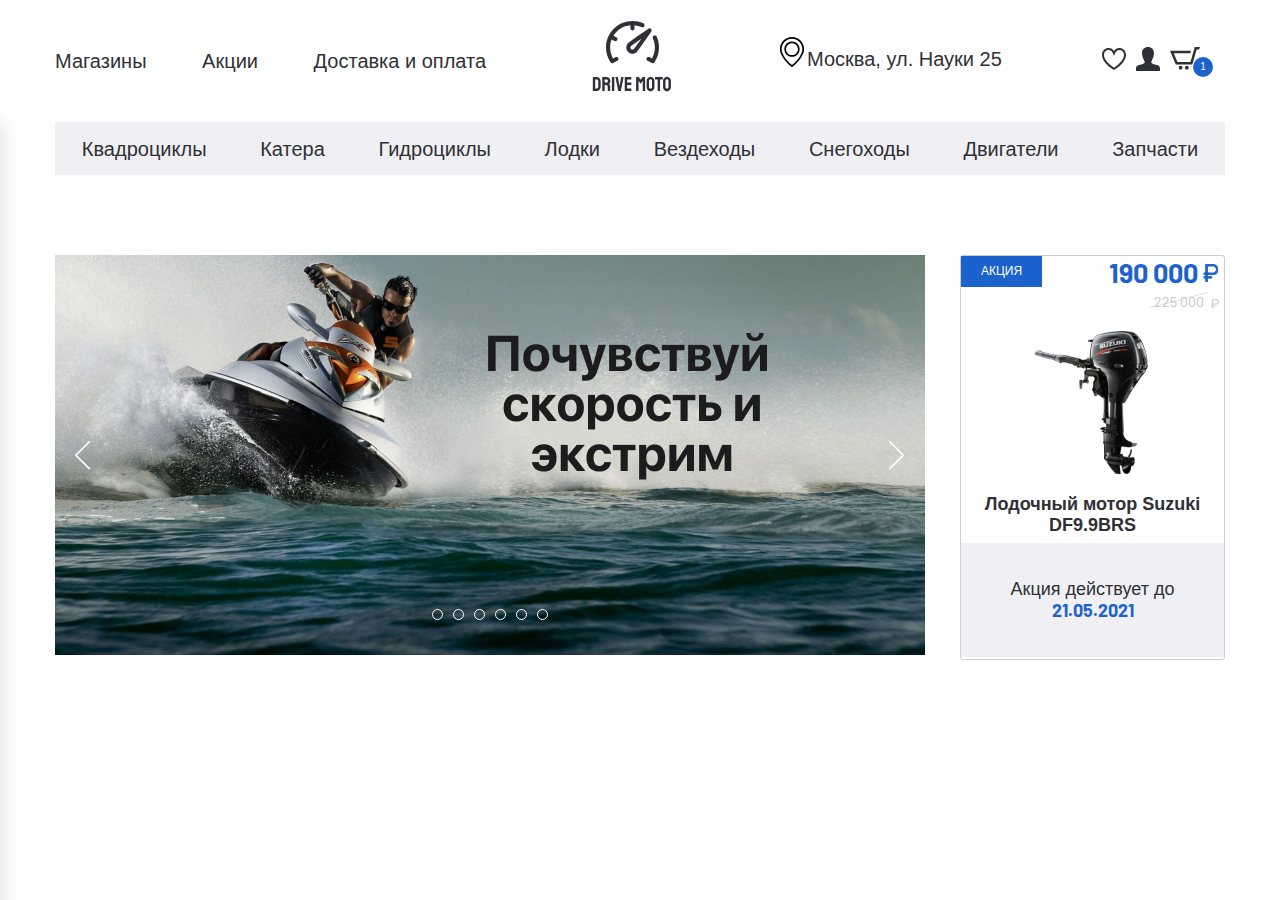
==== index.html @ 4cd413d9 "Adaptive layout banner-section completed" ====
<!DOCTYPE html>
<html lang="ru">
<head>
    <meta charset="UTF-8">
    <meta name="viewport" content="width=device-width, initial-scale=1.0">
    <meta http-equiv="X-UA-Compatible" content="ie=edge">
    <title>Online Store Water Scooters </title>
    <link rel="icon" sizes="16x16" href="images/favicon.ico" type="image/x-icon">
    <link rel="preconnect" href="https://fonts.gstatic.com">
    <link href="https://fonts.googleapis.com/css2?family=Barlow:wght@400;700&display=swap" rel="stylesheet">
    <link rel="stylesheet" href="css/normalize.css">
    <link rel="stylesheet" href="css/slick.css">
    <link rel="stylesheet" href="css/fonts.css">
    <link rel="stylesheet" href="css/ion.rangeSlider.min.css">
    <link rel="stylesheet" href="css/jquery.rateyo.min.css">
    <link rel="stylesheet" href="css/jquery.formstyler.theme.css">
    <link rel="stylesheet" href="css/jquery.formstyler.css">
    <link rel="stylesheet" href="css/style.css">
    <link rel="stylesheet" href="css/media.css">
</head>
<body>

<header class="header">
    <div class="header__top">
        <div class="container">
            <div class="header__top-inner">
                <nav class="menu">
                    <button class="menu__btn">
                        <div class="menu__btn-line"></div>
                        <div class="menu__btn-line"></div>
                        <div class="menu__btn-line"></div>
                    </button>
                    <ul class="menu__list">
                        <li class="menu__item">
                            <a class="menu__link" href="catalog.html">
                                Магазины
                            </a>
                        </li>
                        <li class="menu__item">
                            <a class="menu__link" href="#">
                                Акции
                            </a>
                        </li>
                        <li class="menu__item">
                            <a class="menu__link" href="#">
                                Доставка и оплата
                            </a>
                        </li>
                    </ul>
                </nav>
                <a class="logo" href="#">
                    <img class="logo__img" src="images/logo.svg" alt="logo">
                </a>
                <div class="header__box">
                    <p class="header__address">
                        Москва, ул. Науки 25
                    </p>
                    <div class="user-list">
                        <li class="user-list__item">
                            <a class="user-list__link" href="#">
                                <img src="images/heart.svg" alt="">
                            </a>
                        </li>
                        <li class="user-list__item">
                            <a class="user-list__link" href="#">
                                <img src="images/user.svg" alt="">
                            </a>
                        </li>
                        <li class="user-list__item">
                            <a class="user-list__link basket" href="#">
                                <img src="images/basket.svg" alt="">
                                <p class="basket__num">1</p>
                            </a>
                        </li>
                    </div>
                </div>
            </div>
        </div>
    </div>

    <ul class="menu-mobile__list">
        <li class="menu-mobile__item">
            <a class="menu-mobile__link" href="#">
                <img class="menu-mobile__img" src="images/user.svg" alt="">
                <p>Войти</p>
            </a>
        </li>

        <li class="menu-mobile__item">
            <a class="menu-mobile__link" href="#">
                <img class="menu-mobile__img" src="images/user.svg" alt="">
                <p>Регистрация</p>
            </a>
        </li>

        <li class="menu-mobile__item">
            <a class="menu-mobile__link" href="#">
                <img class="menu-mobile__img" src="images/heart.svg" alt="">
                <p>Избранное</p>
            </a>
        </li>

        <li class="menu-mobile__item">
            <a class="menu-mobile__link" href="#">
                <img class="menu-mobile__img" src="images/basket.svg" alt="">
                <p>Корзина</p>
            </a>
        </li>

        <li class="menu-mobile__item">
            <a class="menu-mobile__link" href="#">
                <img class="menu-mobile__img" src="images/house.svg" alt="">
                <p>Магазины</p>
            </a>
        </li>

        <li class="menu-mobile__item">
            <a class="menu-mobile__link" href="#">
                <img class="menu-mobile__img" src="images/procent.svg" alt="">
                <p>Акции</p>
            </a>
        </li>

        <li class="menu-mobile__item">
            <a class="menu-mobile__link" href="#">
                <img class="menu-mobile__img" src="images/box.svg" alt="">
                <p>Доставка и оплата</p>
            </a>
        </li>

        <li class="menu-mobile__item">
            <a class="menu-mobile__link" href="#">
                <p>Квадроциклы</p>
            </a>
        </li>

        <li class="menu-mobile__item">
            <a class="menu-mobile__link" href="#">
                <p>Катера</p>
            </a>
        </li>

        <li class="menu-mobile__item">
            <a class="menu-mobile__link" href="#">
                <p>Гидроциклы</p>
            </a>
        </li>

        <li class="menu-mobile__item">
            <a class="menu-mobile__link" href="#">
                <p>Лодки</p>
            </a>
        </li>

        <li class="menu-mobile__item">
            <a class="menu-mobile__link" href="#">
                <p>Вездеходы</p>
            </a>
        </li>

        <li class="menu-mobile__item">
            <a class="menu-mobile__link" href="#">
                <p>Снегоходы</p>
            </a>
        </li>

        <li class="menu-mobile__item">
            <a class="menu-mobile__link" href="#">
                <p>Двигатели</p>
            </a>
        </li>

        <li class="menu-mobile__item">
            <a class="menu-mobile__link" href="#">
                <p>Запчасти</p>
            </a>
        </li>
    </ul>

    <div class="menu__mobile-linewrapper">
        <ul class="menu__mobile-line">

            <li class="menu__item">
                <a class="menu__link" href="catalog.html">
                    Магазины
                </a>
            </li>
            <li class="menu__item">
                <a class="menu__link" href="#">
                    Акции
                </a>
            </li>
            <li class="menu__item">
                <a class="menu__link" href="#">
                    Доставка и оплата
                </a>
            </li>

        </ul>
    </div>


    <div class="header__bottom">
        <div class="container">
              <ul class="menu-categories">
                <li class="menu-categories__item">
                    <a class="menu-categories__link" href="#">Квадроциклы</a>
                </li>
                <li class="menu-categories__item">
                    <a class="menu-categories__link" href="#">Катера</a>
                </li>
                <li class="menu-categories__item">
                    <a class="menu-categories__link" href="#">Гидроциклы</a>
                </li>
                <li class="menu-categories__item">
                    <a class="menu-categories__link" href="#">Лодки</a>
                </li>
                <li class="menu-categories__item">
                    <a class="menu-categories__link" href="#">Вездеходы</a>
                </li>
                <li class="menu-categories__item">
                    <a class="menu-categories__link" href="#">Снегоходы</a>
                </li>
                <li class="menu-categories__item">
                    <a class="menu-categories__link" href="#">Двигатели</a>
                </li>
                <li class="menu-categories__item">
                    <a class="menu-categories__link" href="#">Запчасти</a>
                </li>
              </ul>
        </div>
    </div>
</header>


<section class="banner-section page-section">
    <div class="container">
        <div class="banner-section__inner">
        <div class="banner-section__slider">
            <a class="banner-section__slider-item" href="#">
                <img class="banner-section__slider-img" src="images/banner-slider.jpg" alt="slider">
            </a>
            <a class="banner-section__slider-item" href="#">
                <img class="banner-section__slider-img" src="images/banner-slider.jpg" alt="slider">
            </a>
            <a class="banner-section__slider-item" href="#">
                <img class="banner-section__slider-img" src="images/banner-slider.jpg" alt="slider">
            </a>
            <a class="banner-section__slider-item" href="#">
                <img class="banner-section__slider-img" src="images/banner-slider.jpg" alt="slider">
            </a>
            <a class="banner-section__slider-item" href="#">
                <img class="banner-section__slider-img" src="images/banner-slider.jpg" alt="slider">
            </a>
            <a class="banner-section__slider-item" href="#">
                <img class="banner-section__slider-img" src="images/banner-slider.jpg" alt="slider">
            </a>
        </div>

        <a class="banner-section__item sale-item" href="#">
            <div class="sale-item__top">
                <p class="sale-item__info">
                    акция
                </p>
                <div class="sale-item__price">
                    <div class="price sale-item__price-new">190 000</div>
                    <div class="price sale-item__price-old">225 000</div>
                </div>
            </div>
            <img class="sale-item__img" src="images/content/sale-1.png" alt="" >
            <h5 class="sale-item__title">
                Лодочный мотор Suzuki DF9.9BRS
            </h5>
            <p class="sale-item__footer">
                Акция действует до
                <span>21.05.2021</span>
            </p>
        </a>
        </div>
    </div>
</section>

<!--
<div class="search page-section">
    <div class="container">
        <div class="search__inner">
            <div class="search__tabs">
                <a class="tab search__tabs-item tab--active" href="#tab-1">
                    Поиск по номеру
                </a>
                <a class="tab search__tabs-item" href="#tab-2">
                    Поиск по марке
                </a>
                <a class="tab search__tabs-item" href="#tab-3">
                    Поиск по названию товара
                </a>
            </div>
            <div class="search__content">
                <div id="tab-1" class="tabs-content search__content-item tabs-content--active">
                    <form class="search__content-form">
                        <input class="search__content-input" type="text" placeholder="Введите номер">
                        <button class="search__content-btn" type="submit">Искать</button>
                    </form>
                </div>
                <div id="tab-2" class="tabs-content search__content-item">
                    <form class="search__content-form">
                        <input class="search__content-input" type="text" placeholder="Введите марку">
                        <button class="search__content-btn" type="submit">Искать</button>
                    </form>
                </div>
                <div id="tab-3" class="tabs-content search__content-item">
                    <form class="search__content-form">
                        <input class="search__content-input" type="text" placeholder="Введите название товара">
                        <button class="search__content-btn" type="submit">Искать</button>
                    </form>
                </div>
            </div>
        </div>
    </div>
</div>

<section class="categories page-section">
    <div class="container">
        <div class="categories__inner">
            <a class="categories__item" href="#">
                <div class="categories__item-info">
                    <h4 class="categories__item-title">Квадроциклы</h4>
                    <p class="categories__item-text">Подробее</p>
                </div>
                <div class="categories__item-img">
                    <img src="images/categories-1.png" alt="" >
                </div>
            </a>
            <a class="categories__item" href="#">
                <div class="categories__item-info">
                    <h4 class="categories__item-title">Гидроциклы</h4>
                    <p class="categories__item-text">Подробее</p>
                </div>
                <div class="categories__item-img">
                    <img src="images/categories-2.png" alt="" >
                </div>
            </a>
            <a class="categories__item" href="#">
                <div class="categories__item-info">
                    <h4 class="categories__item-title">Катера</h4>
                    <p class="categories__item-text">Подробее</p>
                </div>
                <div class="categories__item-img">
                    <img src="images/categories-3.png" alt="" >
                </div>
            </a>
            <a class="categories__item" href="#">
                <div class="categories__item-info">
                    <h4 class="categories__item-title">Снегоходы</h4>
                    <p class="categories__item-text">Подробее</p>
                </div>
                <div class="categories__item-img">
                    <img src="images/categories-4.png" alt="" >
                </div>
            </a>
            <a class="categories__item" href="#">
                <div class="categories__item-info">
                    <h4 class="categories__item-title">Вездеходы</h4>
                    <p class="categories__item-text">Подробее</p>
                </div>
                <div class="categories__item-img">
                    <img src="images/categories-5.png" alt="" >
                </div>
            </a>
            <a class="categories__item" href="#">
                <div class="categories__item-info">
                    <h4 class="categories__item-title">Двигатели</h4>
                    <p class="categories__item-text">Подробее</p>
                </div>
                <div class="categories__item-img">
                    <img src="images/categories-6.png" alt="" >
                </div>
            </a>
        </div>
    </div>
</section>'

<section class="products">
<div class="container">
    <div class="products__inner">
        <h3 class="product__title">Популярные товары</h3>
        <div class="tabs-wrapper">
            <div class="tabs products__tabs">
                <a class="tab products__tab tab--active" href="#product-tab-1">запчасти</a>
                <a class="tab products__tab" href="#product-tab-2">моторы</a>
                <a class="tab products__tab" href="#product-tab-3">шины</a>
                <a class="tab products__tab" href="#product-tab-4">электроника</a>
                <a class="tab products__tab" href="#product-tab-5">инструменты</a>
                <a class="tab products__tab" href="#product-tab-6">аксессуары</a>
            </div>
            <div  class="tabs-container products__container">
                <div id="product-tab-1" class="tabs-content products__content tabs-content--active">
                    <div class="product-slider">
                        <div class="product-slider__item">
                            <div class="product-item__wrapper">
                                <button class="product-item__favorite"></button>
                                <button class="product-item__basket">
                                    <img src="images/basket-white.svg" alt="basket">
                                </button>
                                <a class="product-item__notify-link" href="#"><span>Сообщить о поступлении</span></a>
                                <a class="product-item" href="#">
                                    <p class="product-item__hover-text">
                                        посмотреть товар
                                    </p>
                                    <img class="product-item__img" src="images/content/product-1.png" alt="">
                                    <h4 class="product-item__title">
                                        Водонепроницаемый Рюкзак
                                    </h4>
                                    <p class="price product-item__price">
                                        9 800 ₽
                                    </p>
                                    <p class="product-item__notify-text">нет в наличии</p>
                                </a>
                            </div>
                        </div>
                        <div class="product-slider__item">
                            <div class="product-item__wrapper ">
                                <button class="product-item__favorite"></button>
                                <button class="product-item__basket">
                                    <img src="images/basket-white.svg" alt="basket">
                                </button>
                                <a class="product-item__notify-link" href="#"><span>Сообщить о поступлении</span></a>
                                <a class="product-item product-item--sale" href="#">
                                    <p class="product-item__hover-text">
                                        посмотреть товар
                                    </p>
                                    <img class="product-item__img" src="images/content/product-2.png" alt="">
                                    <h4 class="product-item__title">
                                        Спасательный жилет BRP Men's Airflow PFD
                                    </h4>
                                    <p class="price product-item__price">
                                        6 900 ₽
                                    </p>
                                    <p class="product-item__notify-text">нет в наличии</p>
                                </a>
                            </div>
                        </div>
                        <div class="product-slider__item">
                            <div class="product-item__wrapper product-item__not-available">
                                <button class="product-item__favorite"></button>
                                <button class="product-item__basket">
                                    <img src="images/basket-white.svg" alt="basket">
                                </button>
                                <a class="product-item__notify-link" href="#"><span>Сообщить о поступлении</span></a>
                                <a class="product-item" href="#">
                                    <p class="product-item__hover-text">
                                        посмотреть товар
                                    </p>
                                    <img class="product-item__img" src="images/content/product-3.png" alt="">
                                    <h4 class="product-item__title">
                                        Спасательное снаряжение
                                    </h4>
                                    <p class="price product-item__price">
                                        9 800 ₽
                                    </p>
                                    <p class="product-item__notify-text">нет в наличии</p>
                                </a>
                            </div>
                        </div>
                        <div class="product-slider__item">
                            <div class="product-item__wrapper">
                                <button class="product-item__favorite"></button>
                                <button class="product-item__basket">
                                    <img src="images/basket-white.svg" alt="basket">
                                </button>
                                <a class="product-item__notify-link" href="#"><span>Сообщить о поступлении</span></a>
                                <a class="product-item product-item--sale" href="#">
                                    <p class="product-item__hover-text">
                                        посмотреть товар
                                    </p>
                                    <img class="product-item__img" src="images/content/product-4.png" alt="">
                                    <h4 class="product-item__title">
                                        BRP Audio-Premium System
                                    </h4>
                                    <p class="price product-item__price">
                                        68 000 ₽
                                    </p>
                                    <p class="product-item__notify-text">нет в наличии</p>
                                </a>
                            </div>
                        </div>
                        <div class="product-slider__item">
                            <div class="product-item__wrapper">
                                <button class="product-item__favorite"></button>
                                <button class="product-item__basket">
                                    <img src="images/basket-white.svg" alt="basket">
                                </button>
                                <a class="product-item__notify-link" href="#"><span>Сообщить о поступлении</span></a>
                                <a class="product-item product-item--sale" href="#">
                                    <p class="product-item__hover-text">
                                        посмотреть товар
                                    </p>
                                    <img class="product-item__img" src="images/content/product-1.png" alt="">
                                    <h4 class="product-item__title">
                                        Водонепроницаемый Рюкзак XS
                                    </h4>
                                    <p class="price product-item__price">
                                        5 500 ₽
                                    </p>
                                    <p class="product-item__notify-text">нет в наличии</p>
                                </a>
                            </div>
                        </div>
                        <div class="product-slider__item">
                            <div class="product-item__wrapper">
                                <button class="product-item__favorite"></button>
                                <button class="product-item__basket">
                                    <img src="images/basket-white.svg" alt="basket">
                                </button>
                                <a class="product-item__notify-link" href="#"><span>Сообщить о поступлении</span></a>
                                <a class="product-item" href="#">
                                    <p class="product-item__hover-text">
                                        посмотреть товар
                                    </p>
                                    <img class="product-item__img" src="images/content/product-5.png" alt="">
                                    <h4 class="product-item__title">
                                        Мужской костюм 3мм
                                    </h4>
                                    <p class="price product-item__price">
                                        7 000 ₽
                                    </p>
                                    <p class="product-item__notify-text">нет в наличии</p>
                                </a>
                            </div>
                        </div>
                    </div>
                </div>
                <div id="product-tab-2" class="tabs-content products__content">
                    <div class="product-slider">
                        <div class="product-slider__item">
                            <div class="product-item__wrapper">
                                <button class="product-item__favorite"></button>
                                <button class="product-item__basket">
                                    <img src="images/basket-white.svg" alt="basket">
                                </button>
                                <a class="product-item__notify-link" href="#"><span>Сообщить о поступлении</span></a>
                                <a class="product-item" href="#">
                                    <p class="product-item__hover-text">
                                        посмотреть товар
                                    </p>
                                    <img class="product-item__img" src="images/content/product-1.png" alt="">
                                    <h4 class="product-item__title">
                                        Водонепроницаемый Рюкзак
                                    </h4>
                                    <p class="price product-item__price">
                                        9 800 ₽
                                    </p>
                                    <p class="product-item__notify-text">нет в наличии</p>
                                </a>
                            </div>
                        </div>
                        <div class="product-slider__item">
                            <div class="product-item__wrapper ">
                                <button class="product-item__favorite"></button>
                                <button class="product-item__basket">
                                    <img src="images/basket-white.svg" alt="basket">
                                </button>
                                <a class="product-item__notify-link" href="#"><span>Сообщить о поступлении</span></a>
                                <a class="product-item product-item--sale" href="#">
                                    <p class="product-item__hover-text">
                                        посмотреть товар
                                    </p>
                                    <img class="product-item__img" src="images/content/product-1.png" alt="">
                                    <h4 class="product-item__title">
                                        Водонепроницаемый Рюкзак
                                    </h4>
                                    <p class="price product-item__price">
                                        9 800 ₽
                                    </p>
                                    <p class="product-item__notify-text">нет в наличии</p>
                                </a>
                            </div>
                        </div>
                        <div class="product-slider__item">
                            <div class="product-item__wrapper product-item__not-available">
                                <button class="product-item__favorite"></button>
                                <button class="product-item__basket">
                                    <img src="images/basket-white.svg" alt="basket">
                                </button>
                                <a class="product-item__notify-link" href="#"><span>Сообщить о поступлении</span></a>
                                <a class="product-item" href="#">
                                    <p class="product-item__hover-text">
                                        посмотреть товар
                                    </p>
                                    <img class="product-item__img" src="images/content/product-1.png" alt="">
                                    <h4 class="product-item__title">
                                        Водонепроницаемый Рюкзак
                                    </h4>
                                    <p class="price product-item__price">
                                        9 800 ₽
                                    </p>
                                    <p class="product-item__notify-text">нет в наличии</p>
                                </a>
                            </div>
                        </div>
                        <div class="product-slider__item">
                            <div class="product-item__wrapper">
                                <button class="product-item__favorite"></button>
                                <button class="product-item__basket">
                                    <img src="images/basket-white.svg" alt="basket">
                                </button>
                                <a class="product-item__notify-link" href="#"><span>Сообщить о поступлении</span></a>
                                <a class="product-item product-item--sale" href="#">
                                    <p class="product-item__hover-text">
                                        посмотреть товар
                                    </p>
                                    <img class="product-item__img" src="images/content/product-1.png" alt="">
                                    <h4 class="product-item__title">
                                        Водонепроницаемый Рюкзак
                                    </h4>
                                    <p class="price product-item__price">
                                        9 800 ₽
                                    </p>
                                    <p class="product-item__notify-text">нет в наличии</p>
                                </a>
                            </div>
                        </div>
                        <div class="product-slider__item">
                            <div class="product-item__wrapper">
                                <button class="product-item__favorite"></button>
                                <button class="product-item__basket">
                                    <img src="images/basket-white.svg" alt="basket">
                                </button>
                                <a class="product-item__notify-link" href="#"><span>Сообщить о поступлении</span></a>
                                <a class="product-item product-item--sale" href="#">
                                    <p class="product-item__hover-text">
                                        посмотреть товар
                                    </p>
                                    <img class="product-item__img" src="images/content/product-1.png" alt="">
                                    <h4 class="product-item__title">
                                        Водонепроницаемый Рюкзак
                                    </h4>
                                    <p class="price product-item__price">
                                        9 800 ₽
                                    </p>
                                    <p class="product-item__notify-text">нет в наличии</p>
                                </a>
                            </div>
                        </div>
                        <div class="product-slider__item">
                            <div class="product-item__wrapper">
                                <button class="product-item__favorite"></button>
                                <button class="product-item__basket">
                                    <img src="images/basket-white.svg" alt="basket">
                                </button>
                                <a class="product-item__notify-link" href="#"><span>Сообщить о поступлении</span></a>
                                <a class="product-item" href="#">
                                    <p class="product-item__hover-text">
                                        посмотреть товар
                                    </p>
                                    <img class="product-item__img" src="images/content/product-1.png" alt="">
                                    <h4 class="product-item__title">
                                        Водонепроницаемый Рюкзак
                                    </h4>
                                    <p class="price product-item__price">
                                        9 800 ₽
                                    </p>
                                    <p class="product-item__notify-text">нет в наличии</p>
                                </a>
                            </div>
                        </div>
                    </div>
                </div>
                <div id="product-tab-3" class="tabs-content products__content"></div>
                <div id="product-tab-4" class="tabs-content products__content"></div>
                <div id="product-tab-5" class="tabs-content products__content"></div>
                <div id="product-tab-6" class="tabs-content products__content"></div>
            </div>
        </div>
        <div class="product__more">
            <a class="product__more-link" href="#">Показать еще</a>

        </div>

    </div>
</div>
</section>

<div class="banner">
    <div class="container">
        <a class="banner-link" href="#">
            <img src="images/content/banner.jpg" alt="">
        </a>
    </div>
</div>

<section class="products">
    <div class="container">
        <div class="products__inner">
            <h3 class="product__title">С этим товаром покупают</h3>
            <div class="tabs-wrapper">
                <div class="tabs products__tabs">
                    <a class="tab products__tab tab--active" href="#popular-tab-1">запчасти</a>
                    <a class="tab products__tab" href="#popular-tab-2">моторы</a>
                    <a class="tab products__tab" href="#popular-tab-3">шины</a>
                    <a class="tab products__tab" href="#popular-tab-4">электроника</a>
                    <a class="tab products__tab" href="#popular-tab-5">инструменты</a>
                    <a class="tab products__tab" href="#popular-tab-6">аксессуары</a>
                </div>
                <div  class="tabs-container products__container">
                    <div id="popular-tab-1" class="tabs-content products__content tabs-content--active">
                        <div class="product-slider">
                            <div class="product-slider__item">
                                <div class="product-item__wrapper">
                                    <button class="product-item__favorite"></button>
                                    <button class="product-item__basket">
                                        <img src="images/basket-white.svg" alt="basket">
                                    </button>
                                    <a class="product-item__notify-link" href="#"><span>Сообщить о поступлении</span></a>
                                    <a class="product-item" href="#">
                                        <p class="product-item__hover-text">
                                            посмотреть товар
                                        </p>
                                        <img class="product-item__img" src="images/content/popular-1.png" alt="">
                                        <h4 class="product-item__title">
                                            BRP Audio-портативная система
                                        </h4>
                                        <p class="price product-item__price">
                                            49 800 ₽
                                        </p>
                                        <p class="product-item__notify-text">нет в наличии</p>
                                    </a>
                                </div>
                            </div>
                            <div class="product-slider__item">
                                <div class="product-item__wrapper product-item__not-available">
                                    <button class="product-item__favorite"></button>
                                    <button class="product-item__basket">
                                        <img src="images/basket-white.svg" alt="basket">
                                    </button>
                                    <a class="product-item__notify-link" href="#"><span>Сообщить о поступлении</span></a>
                                    <a class="product-item" href="#">
                                        <p class="product-item__hover-text">
                                            посмотреть товар
                                        </p>
                                        <img class="product-item__img" src="images/content/popular-2.png" alt="">
                                        <h4 class="product-item__title">
                                            Спасательное снаряжение
                                        </h4>
                                        <p class="price product-item__price">
                                            9 800 ₽
                                        </p>
                                        <p class="product-item__notify-text">нет в наличии</p>
                                    </a>
                                </div>
                            </div>
                            <div class="product-slider__item">
                                <div class="product-item__wrapper">
                                    <button class="product-item__favorite"></button>
                                    <button class="product-item__basket">
                                        <img src="images/basket-white.svg" alt="basket">
                                    </button>
                                    <a class="product-item__notify-link" href="#"><span>Сообщить о поступлении</span></a>
                                    <a class="product-item product-item--sale" href="#">
                                        <p class="product-item__hover-text">
                                            посмотреть товар
                                        </p>
                                        <img class="product-item__img" src="images/content/product-1.png" alt="">
                                        <h4 class="product-item__title">
                                            Водонепроницаемый Рюкзак XS
                                        </h4>
                                        <p class="price product-item__price">
                                            5 500 ₽
                                        </p>
                                        <p class="product-item__notify-text">нет в наличии</p>
                                    </a>
                                </div>
                            </div>
                            <div class="product-slider__item">
                                <div class="product-item__wrapper">
                                    <button class="product-item__favorite"></button>
                                    <button class="product-item__basket">
                                        <img src="images/basket-white.svg" alt="basket">
                                    </button>
                                    <a class="product-item__notify-link" href="#"><span>Сообщить о поступлении</span></a>
                                    <a class="product-item" href="#">
                                        <p class="product-item__hover-text">
                                            посмотреть товар
                                        </p>
                                        <img class="product-item__img" src="images/content/product-5.png" alt="">
                                        <h4 class="product-item__title">
                                            Мужской костюм 3мм
                                        </h4>
                                        <p class="price product-item__price">
                                            7 000 ₽
                                        </p>
                                        <p class="product-item__notify-text">нет в наличии</p>
                                    </a>
                                </div>
                            </div>
                            <div class="product-slider__item">
                                <div class="product-item__wrapper">
                                    <button class="product-item__favorite"></button>
                                    <button class="product-item__basket">
                                        <img src="images/basket-white.svg" alt="basket">
                                    </button>
                                    <a class="product-item__notify-link" href="#"><span>Сообщить о поступлении</span></a>
                                    <a class="product-item product-item--sale" href="#">
                                        <p class="product-item__hover-text">
                                            посмотреть товар
                                        </p>
                                        <img class="product-item__img" src="images/content/product-4.png" alt="">
                                        <h4 class="product-item__title">
                                            BRP Audio-Premium System
                                        </h4>
                                        <p class="price product-item__price">
                                            68 000 ₽
                                        </p>
                                        <p class="product-item__notify-text">нет в наличии</p>
                                    </a>
                                </div>
                            </div>
                        </div>
                    </div>
                    <div id="popular-tab-2" class="tabs-content products__content">
                        <div class="product-slider">
                            <div class="product-slider__item">
                                <div class="product-item__wrapper">
                                    <button class="product-item__favorite"></button>
                                    <button class="product-item__basket">
                                        <img src="images/basket-white.svg" alt="basket">
                                    </button>
                                    <a class="product-item__notify-link" href="#"><span>Сообщить о поступлении</span></a>
                                    <a class="product-item" href="#">
                                        <p class="product-item__hover-text">
                                            посмотреть товар
                                        </p>
                                        <img class="product-item__img" src="images/content/product-1.png" alt="">
                                        <h4 class="product-item__title">
                                            Водонепроницаемый Рюкзак
                                        </h4>
                                        <p class="price product-item__price">
                                            9 800 ₽
                                        </p>
                                        <p class="product-item__notify-text">нет в наличии</p>
                                    </a>
                                </div>
                            </div>
                            <div class="product-slider__item">
                                <div class="product-item__wrapper ">
                                    <button class="product-item__favorite"></button>
                                    <button class="product-item__basket">
                                        <img src="images/basket-white.svg" alt="basket">
                                    </button>
                                    <a class="product-item__notify-link" href="#"><span>Сообщить о поступлении</span></a>
                                    <a class="product-item product-item--sale" href="#">
                                        <p class="product-item__hover-text">
                                            посмотреть товар
                                        </p>
                                        <img class="product-item__img" src="images/content/product-1.png" alt="">
                                        <h4 class="product-item__title">
                                            Водонепроницаемый Рюкзак
                                        </h4>
                                        <p class="price product-item__price">
                                            9 800 ₽
                                        </p>
                                        <p class="product-item__notify-text">нет в наличии</p>
                                    </a>
                                </div>
                            </div>
                            <div class="product-slider__item">
                                <div class="product-item__wrapper product-item__not-available">
                                    <button class="product-item__favorite"></button>
                                    <button class="product-item__basket">
                                        <img src="images/basket-white.svg" alt="basket">
                                    </button>
                                    <a class="product-item__notify-link" href="#"><span>Сообщить о поступлении</span></a>
                                    <a class="product-item" href="#">
                                        <p class="product-item__hover-text">
                                            посмотреть товар
                                        </p>
                                        <img class="product-item__img" src="images/content/product-1.png" alt="">
                                        <h4 class="product-item__title">
                                            Водонепроницаемый Рюкзак
                                        </h4>
                                        <p class="price product-item__price">
                                            9 800 ₽
                                        </p>
                                        <p class="product-item__notify-text">нет в наличии</p>
                                    </a>
                                </div>
                            </div>
                            <div class="product-slider__item">
                                <div class="product-item__wrapper">
                                    <button class="product-item__favorite"></button>
                                    <button class="product-item__basket">
                                        <img src="images/basket-white.svg" alt="basket">
                                    </button>
                                    <a class="product-item__notify-link" href="#"><span>Сообщить о поступлении</span></a>
                                    <a class="product-item product-item--sale" href="#">
                                        <p class="product-item__hover-text">
                                            посмотреть товар
                                        </p>
                                        <img class="product-item__img" src="images/content/product-1.png" alt="">
                                        <h4 class="product-item__title">
                                            Водонепроницаемый Рюкзак
                                        </h4>
                                        <p class="price product-item__price">
                                            9 800 ₽
                                        </p>
                                        <p class="product-item__notify-text">нет в наличии</p>
                                    </a>
                                </div>
                            </div>
                            <div class="product-slider__item">
                                <div class="product-item__wrapper">
                                    <button class="product-item__favorite"></button>
                                    <button class="product-item__basket">
                                        <img src="images/basket-white.svg" alt="basket">
                                    </button>
                                    <a class="product-item__notify-link" href="#"><span>Сообщить о поступлении</span></a>
                                    <a class="product-item product-item--sale" href="#">
                                        <p class="product-item__hover-text">
                                            посмотреть товар
                                        </p>
                                        <img class="product-item__img" src="images/content/product-1.png" alt="">
                                        <h4 class="product-item__title">
                                            Водонепроницаемый Рюкзак
                                        </h4>
                                        <p class="price product-item__price">
                                            9 800 ₽
                                        </p>
                                        <p class="product-item__notify-text">нет в наличии</p>
                                    </a>
                                </div>
                            </div>
                            <div class="product-slider__item">
                                <div class="product-item__wrapper">
                                    <button class="product-item__favorite"></button>
                                    <button class="product-item__basket">
                                        <img src="images/basket-white.svg" alt="basket">
                                    </button>
                                    <a class="product-item__notify-link" href="#"><span>Сообщить о поступлении</span></a>
                                    <a class="product-item" href="#">
                                        <p class="product-item__hover-text">
                                            посмотреть товар
                                        </p>
                                        <img class="product-item__img" src="images/content/product-1.png" alt="">
                                        <h4 class="product-item__title">
                                            Водонепроницаемый Рюкзак
                                        </h4>
                                        <p class="price product-item__price">
                                            9 800 ₽
                                        </p>
                                        <p class="product-item__notify-text">нет в наличии</p>
                                    </a>
                                </div>
                            </div>
                        </div>
                    </div>
                    <div id="popular-tab-3" class="tabs-content products__content"></div>
                    <div id="popular-tab-4" class="tabs-content products__content"></div>
                    <div id="popular-tab-5" class="tabs-content products__content"></div>
                    <div id="popular-tab-6" class="tabs-content products__content"></div>
                </div>
            </div>
        </div>
    </div>
</section>

<footer class="footer">
    <div class="container">
        <div class="footer__top">
            <div class="footer__top-inner">
                <div class="footer__top-item footer__top-newslatter">
                    <h6 class="footer__top-title">
                        Подпишитесь на нашу рассылку и узнавайте о акциях быстрее
                    </h6>
                    <form  class="footer-form">
                        <input class="footer-form__input" type="text" placeholder="Введите ваш e-mail:">
                        <button class="footer-form__btn" type="submit">Отправить</button>
                    </form>
                </div>
                <div class="footer__top-item">
                    <h6 class="footer__top-title">
                        Информация
                    </h6>
                    <ul class="footer-list">
                        <li class="footer-list__item"><a href="#">О компании</a></li>
                        <li class="footer-list__item"><a href="#">Контакты</a></li>
                        <li class="footer-list__item"><a href="#">Акции</a></li>
                        <li class="footer-list__item"><a href="#"> Магазины</a></li>
                    </ul>
                </div>
                <div class="footer__top-item">
                    <h6 class="footer__top-title">
                        Интернет-магазин
                    </h6>
                    <ul class="footer-list">
                        <li class="footer-list__item"><a href="#">Доставка и самовывоз</a></li>
                        <li class="footer-list__item"><a href="#">Оплата</a></li>
                        <li class="footer-list__item"><a href="#">Возврат-обмен</a></li>
                        <li class="footer-list__item"><a href="#">Новости</a></li>
                    </ul>

                </div>
                <div class="footer__top-item footer__top-social">
                    <ul class="social-list">
                        <li class="social-list__item">
                            <a href="#">
                                <img src="images/instagram.svg" alt="">
                            </a>
                        </li>
                        <li class="social-list__item">
                            <a href="#">
                                <img src="images/vkontakte.svg" alt="">
                            </a>
                        </li>
                        <li class="social-list__item">
                            <a href="#">
                                <img src="images/facebook.svg" alt="">
                            </a>
                        </li>
                        <li class="social-list__item">
                            <a href="#">
                                <img src="images/youtube.svg" alt="">
                            </a>
                        </li>
                    </ul>
                </div>
            </div>
        </div>
        <div class="footer__bottom">
            <a class="footer__bottom-link" href="#">Договор оферты</a>
            <a class="footer__bottom-link" href="#">Политика обработки персональных данных</a>
        </div>
    </div>
</footer>
-->

<script src="https://ajax.googleapis.com/ajax/libs/jquery/3.4.1/jquery.min.js"></script>
<script src="js/slick.min.js"></script>
<script src="js/ion.rangeSlider.min.js"></script>
<script src="js/jquery.formstyler.min.js"></script>
<script src="js/jquery.rateyo.min.js"></script>
<script src="js/main.js"></script>
</body>
</html>

<!--<div class="tabs-wrapper">-->
<!--    <div class="tabs">-->
<!--        <a class="tab tab&#45;&#45;active" href="#"></a>-->
<!--    </div>-->
<!--    <div class="tabs-container">-->
<!--        <div class="tabs-content"></div>-->
<!--    </div>-->
<!--</div>-->
---- css/fonts.css ----
@font-face {
    font-family: 'SFProDisplay-Regular', sans-serif;
    src: url('../fonts/SFProDisplay-Regular.woff2') format('woff2'),
    url('../fonts/SFProDisplay-Regular.woff') format('woff');
    font-weight: 400;
    font-style: normal;
    font-display: swap;
}

@font-face {
    font-family: 'SFProDisplay-Medium', sans-serif;
    src: url('../fonts/SFProDisplay-Medium.woff2') format('woff2'),
    url('../fonts/SFProDisplay-Medium.woff') format('woff');
    font-weight: 500;
    font-style: normal;
    font-display: swap;
}

@font-face {
    font-family: 'SFProDisplay-Semibold', sans-serif;
    src: url('../fonts/SFProDisplay-Semibold.woff2') format('woff2'),
    url('../fonts/SFProDisplay-Semibold.woff') format('woff');
    font-weight: 600;
    font-style: normal;
    font-display: swap;
}

@font-face {
    font-family: 'SFProDisplay-Bold', sans-serif;
    src: url('../fonts/SFProDisplay-Bold.woff2') format('woff2'),
    url('../fonts/SFProDisplay-Bold.woff') format('woff');
    font-weight: 700;
    font-style: normal;
    font-display: swap;
}
---- css/ion.rangeSlider.min.css ----
/*!Ion.RangeSlider, 2.3.1, © Denis Ineshin, 2010 - 2019, IonDen.com, Build date: 2019-12-19 16:51:02*/.irs{position:relative;display:block;-webkit-touch-callout:none;-webkit-user-select:none;-khtml-user-select:none;-moz-user-select:none;-ms-user-select:none;user-select:none;font-size:12px;font-family:Arial,sans-serif}.irs-line{position:relative;display:block;overflow:hidden;outline:none !important}.irs-bar{position:absolute;display:block;left:0;width:0}.irs-shadow{position:absolute;display:none;left:0;width:0}.irs-handle{position:absolute;display:block;box-sizing:border-box;cursor:default;z-index:1}.irs-handle.type_last{z-index:2}.irs-min,.irs-max{position:absolute;display:block;cursor:default}.irs-min{left:0}.irs-max{right:0}.irs-from,.irs-to,.irs-single{position:absolute;display:block;top:0;left:0;cursor:default;white-space:nowrap}.irs-grid{position:absolute;display:none;bottom:0;left:0;width:100%;height:20px}.irs-with-grid .irs-grid{display:block}.irs-grid-pol{position:absolute;top:0;left:0;width:1px;height:8px;background:#000}.irs-grid-pol.small{height:4px}.irs-grid-text{position:absolute;bottom:0;left:0;white-space:nowrap;text-align:center;font-size:9px;line-height:9px;padding:0 3px;color:#000}.irs-disable-mask{position:absolute;display:block;top:0;left:-1%;width:102%;height:100%;cursor:default;background:rgba(0,0,0,0);z-index:2}.lt-ie9 .irs-disable-mask{background:#000;filter:alpha(opacity=0);cursor:not-allowed}.irs-disabled{opacity:.4}.irs-hidden-input{position:absolute !important;display:block !important;top:0 !important;left:0 !important;width:0 !important;height:0 !important;font-size:0 !important;line-height:0 !important;padding:0 !important;margin:0 !important;overflow:hidden;outline:none !important;z-index:-9999 !important;background:none !important;border-style:solid !important;border-color:transparent !important}.irs--flat{height:40px}.irs--flat.irs-with-grid{height:60px}.irs--flat .irs-line{top:25px;height:12px;background-color:#e1e4e9;border-radius:4px}.irs--flat .irs-bar{top:25px;height:12px;background-color:#ed5565}.irs--flat .irs-bar--single{border-radius:4px 0 0 4px}.irs--flat .irs-shadow{height:1px;bottom:16px;background-color:#e1e4e9}.irs--flat .irs-handle{top:22px;width:16px;height:18px;background-color:transparent}.irs--flat .irs-handle>i:first-child{position:absolute;display:block;top:0;left:50%;width:2px;height:100%;margin-left:-1px;background-color:#da4453}.irs--flat .irs-handle.state_hover>i:first-child,.irs--flat .irs-handle:hover>i:first-child{background-color:#a43540}.irs--flat .irs-min,.irs--flat .irs-max{top:0;padding:1px 3px;color:#999;font-size:10px;line-height:1.333;text-shadow:none;background-color:#e1e4e9;border-radius:4px}.irs--flat .irs-from,.irs--flat .irs-to,.irs--flat .irs-single{color:white;font-size:10px;line-height:1.333;text-shadow:none;padding:1px 5px;background-color:#ed5565;border-radius:4px}.irs--flat .irs-from:before,.irs--flat .irs-to:before,.irs--flat .irs-single:before{position:absolute;display:block;content:"";bottom:-6px;left:50%;width:0;height:0;margin-left:-3px;overflow:hidden;border:3px solid transparent;border-top-color:#ed5565}.irs--flat .irs-grid-pol{background-color:#e1e4e9}.irs--flat .irs-grid-text{color:#999}.irs--big{height:55px}.irs--big.irs-with-grid{height:70px}.irs--big .irs-line{top:33px;height:12px;background-color:white;background:linear-gradient(to bottom, #ddd -50%, white 150%);border:1px solid #ccc;border-radius:12px}.irs--big .irs-bar{top:33px;height:12px;background-color:#92bce0;border:1px solid #428bca;background:linear-gradient(to bottom, #ffffff 0%, #428bca 30%, #b9d4ec 100%);box-shadow:inset 0 0 1px 1px rgba(255,255,255,0.5)}.irs--big .irs-bar--single{border-radius:12px 0 0 12px}.irs--big .irs-shadow{height:1px;bottom:16px;background-color:rgba(66,139,202,0.5)}.irs--big .irs-handle{top:25px;width:30px;height:30px;border:1px solid rgba(0,0,0,0.3);background-color:#cbcfd5;background:linear-gradient(to bottom, white 0%, #B4B9BE 30%, white 100%);box-shadow:1px 1px 2px rgba(0,0,0,0.2),inset 0 0 3px 1px white;border-radius:30px}.irs--big .irs-handle.state_hover,.irs--big .irs-handle:hover{border-color:rgba(0,0,0,0.45);background-color:#939ba7;background:linear-gradient(to bottom, white 0%, #919BA5 30%, white 100%)}.irs--big .irs-min,.irs--big .irs-max{top:0;padding:1px 5px;color:white;text-shadow:none;background-color:#9f9f9f;border-radius:3px}.irs--big .irs-from,.irs--big .irs-to,.irs--big .irs-single{color:white;text-shadow:none;padding:1px 5px;background-color:#428bca;background:linear-gradient(to bottom, #428bca 0%, #3071a9 100%);border-radius:3px}.irs--big .irs-grid-pol{background-color:#428bca}.irs--big .irs-grid-text{color:#428bca}.irs--modern{height:55px}.irs--modern.irs-with-grid{height:55px}.irs--modern .irs-line{top:25px;height:5px;background-color:#d1d6e0;background:linear-gradient(to bottom, #e0e4ea 0%, #d1d6e0 100%);border:1px solid #a3adc1;border-bottom-width:0;border-radius:5px}.irs--modern .irs-bar{top:25px;height:5px;background:#20b426;background:linear-gradient(to bottom, #20b426 0%, #18891d 100%)}.irs--modern .irs-bar--single{border-radius:5px 0 0 5px}.irs--modern .irs-shadow{height:1px;bottom:21px;background-color:rgba(209,214,224,0.5)}.irs--modern .irs-handle{top:37px;width:12px;height:13px;border:1px solid #a3adc1;border-top-width:0;box-shadow:1px 1px 1px rgba(0,0,0,0.1);border-radius:0 0 3px 3px}.irs--modern .irs-handle>i:nth-child(1){position:absolute;display:block;top:-4px;left:1px;width:6px;height:6px;border:1px solid #a3adc1;background:white;transform:rotate(45deg)}.irs--modern .irs-handle>i:nth-child(2){position:absolute;display:block;box-sizing:border-box;top:0;left:0;width:10px;height:12px;background:#e9e6e6;background:linear-gradient(to bottom, white 0%, #e9e6e6 100%);border-radius:0 0 3px 3px}.irs--modern .irs-handle>i:nth-child(3){position:absolute;display:block;box-sizing:border-box;top:3px;left:3px;width:4px;height:5px;border-left:1px solid #a3adc1;border-right:1px solid #a3adc1}.irs--modern .irs-handle.state_hover,.irs--modern .irs-handle:hover{border-color:#7685a2;background:#c3c7cd;background:linear-gradient(to bottom, #ffffff 0%, #919ba5 30%, #ffffff 100%)}.irs--modern .irs-handle.state_hover>i:nth-child(1),.irs--modern .irs-handle:hover>i:nth-child(1){border-color:#7685a2}.irs--modern .irs-handle.state_hover>i:nth-child(3),.irs--modern .irs-handle:hover>i:nth-child(3){border-color:#48536a}.irs--modern .irs-min,.irs--modern .irs-max{top:0;font-size:10px;line-height:1.333;text-shadow:none;padding:1px 5px;color:white;background-color:#d1d6e0;border-radius:5px}.irs--modern .irs-from,.irs--modern .irs-to,.irs--modern .irs-single{font-size:10px;line-height:1.333;text-shadow:none;padding:1px 5px;background-color:#20b426;color:white;border-radius:5px}.irs--modern .irs-from:before,.irs--modern .irs-to:before,.irs--modern .irs-single:before{position:absolute;display:block;content:"";bottom:-6px;left:50%;width:0;height:0;margin-left:-3px;overflow:hidden;border:3px solid transparent;border-top-color:#20b426}.irs--modern .irs-grid{height:25px}.irs--modern .irs-grid-pol{background-color:#dedede}.irs--modern .irs-grid-text{color:silver;font-size:13px}.irs--sharp{height:50px;font-size:12px;line-height:1}.irs--sharp.irs-with-grid{height:57px}.irs--sharp .irs-line{top:30px;height:2px;background-color:black;border-radius:2px}.irs--sharp .irs-bar{top:30px;height:2px;background-color:#ee22fa}.irs--sharp .irs-bar--single{border-radius:2px 0 0 2px}.irs--sharp .irs-shadow{height:1px;bottom:21px;background-color:rgba(0,0,0,0.5)}.irs--sharp .irs-handle{top:25px;width:10px;height:10px;background-color:#a804b2}.irs--sharp .irs-handle>i:first-child{position:absolute;display:block;top:100%;left:0;width:0;height:0;border:5px solid transparent;border-top-color:#a804b2}.irs--sharp .irs-handle.state_hover,.irs--sharp .irs-handle:hover{background-color:black}.irs--sharp .irs-handle.state_hover>i:first-child,.irs--sharp .irs-handle:hover>i:first-child{border-top-color:black}.irs--sharp .irs-min,.irs--sharp .irs-max{color:white;font-size:14px;line-height:1;top:0;padding:3px 4px;opacity:.4;background-color:#a804b2;border-radius:2px}.irs--sharp .irs-from,.irs--sharp .irs-to,.irs--sharp .irs-single{font-size:14px;line-height:1;text-shadow:none;padding:3px 4px;background-color:#a804b2;color:white;border-radius:2px}.irs--sharp .irs-from:before,.irs--sharp .irs-to:before,.irs--sharp .irs-single:before{position:absolute;display:block;content:"";bottom:-6px;left:50%;width:0;height:0;margin-left:-3px;overflow:hidden;border:3px solid transparent;border-top-color:#a804b2}.irs--sharp .irs-grid{height:25px}.irs--sharp .irs-grid-pol{background-color:#dedede}.irs--sharp .irs-grid-text{color:silver;font-size:13px}.irs--round{height:50px}.irs--round.irs-with-grid{height:65px}.irs--round .irs-line{top:36px;height:4px;background-color:#dee4ec;border-radius:4px}.irs--round .irs-bar{top:36px;height:4px;background-color:#006cfa}.irs--round .irs-bar--single{border-radius:4px 0 0 4px}.irs--round .irs-shadow{height:4px;bottom:21px;background-color:rgba(222,228,236,0.5)}.irs--round .irs-handle{top:26px;width:24px;height:24px;border:4px solid #006cfa;background-color:white;border-radius:24px;box-shadow:0 1px 3px rgba(0,0,255,0.3)}.irs--round .irs-handle.state_hover,.irs--round .irs-handle:hover{background-color:#f0f6ff}.irs--round .irs-min,.irs--round .irs-max{color:#333;font-size:14px;line-height:1;top:0;padding:3px 5px;background-color:rgba(0,0,0,0.1);border-radius:4px}.irs--round .irs-from,.irs--round .irs-to,.irs--round .irs-single{font-size:14px;line-height:1;text-shadow:none;padding:3px 5px;background-color:#006cfa;color:white;border-radius:4px}.irs--round .irs-from:before,.irs--round .irs-to:before,.irs--round .irs-single:before{position:absolute;display:block;content:"";bottom:-6px;left:50%;width:0;height:0;margin-left:-3px;overflow:hidden;border:3px solid transparent;border-top-color:#006cfa}.irs--round .irs-grid{height:25px}.irs--round .irs-grid-pol{background-color:#dedede}.irs--round .irs-grid-text{color:silver;font-size:13px}.irs--square{height:50px}.irs--square.irs-with-grid{height:60px}.irs--square .irs-line{top:31px;height:4px;background-color:#dedede}.irs--square .irs-bar{top:31px;height:4px;background-color:black}.irs--square .irs-shadow{height:2px;bottom:21px;background-color:#dedede}.irs--square .irs-handle{top:25px;width:16px;height:16px;border:3px solid black;background-color:white;-webkit-transform:rotate(45deg);-ms-transform:rotate(45deg);transform:rotate(45deg)}.irs--square .irs-handle.state_hover,.irs--square .irs-handle:hover{background-color:#f0f6ff}.irs--square .irs-min,.irs--square .irs-max{color:#333;font-size:14px;line-height:1;top:0;padding:3px 5px;background-color:rgba(0,0,0,0.1)}.irs--square .irs-from,.irs--square .irs-to,.irs--square .irs-single{font-size:14px;line-height:1;text-shadow:none;padding:3px 5px;background-color:black;color:white}.irs--square .irs-grid{height:25px}.irs--square .irs-grid-pol{background-color:#dedede}.irs--square .irs-grid-text{color:silver;font-size:11px}
---- css/style.css ----
html {
    box-sizing: border-box;
}

*, *::before, *::after {
    box-sizing: inherit;
}

a {
    text-decoration: none;
    color: inherit;
    display: inline-block;
}

ul,
li {
    margin: 0;
    padding: 0;
    list-style: none;
}

h1, h2, h3, h4, h5, h6 {
    margin: 0;
}

p {
    margin: 0;
}

body {
    color: #2F3035;
    font-family: 'SFProDisplay-Regular', sans-serif;
    font-size: 20px;
    line-height: 24px;
    font-weight: 400;
    overflow-x: hidden;
    min-width: 320px;
}

.container {
    max-width: 1200px;
    padding: 0 15px;
    margin: 0 auto;
}

.page-section {
    margin-bottom: 80px;
}

.header__top-inner {
    display: flex;
    justify-content: space-between;
    align-items: center;
    min-height: 122px;
}

.menu__item {
    display: inline-block;
}

.menu__item + .menu__item {
    padding-left: 50px;
}

.header__box {
    display: flex;
}

.menu__btn {
    display: none;
}

.header__address {
    margin-right: 60px;
    width: 265px;
    padding-left: 30px;
    position: relative;
}

.header__address::before {
    content: "";
    position: absolute;
    background-image: url("../images/address-icon.svg");
    width: 30px;
    height: 30px;
    left: 0;
    top: -10px;
}

.menu-mobile__list {
    width: 243px;
    box-shadow: 0px 0px 20px rgba(0, 0, 0, 0.15);
    transform: translateX(-100%);
    transition: all .3s;
    position: absolute;
    z-index: 10;
    background-color: #fff;
}

.menu-mobile__list--active {
    transform: translateX(0%);
}

.menu__mobile-linewrapper {
    display: none;
}

.menu-mobile__item {
    position: relative;
    border-bottom: 1px solid rgba(0, 0, 0, 0.1);
}



.menu-mobile__link {
    display: block;
    padding-left: 53px;
    padding-top: 36px;
}

.menu-mobile__img {
    position: absolute;
    left: 11px;
    bottom: 0;
}

.user-list {
    margin-right: 15px;
    display: flex;
    align-items: center;
}

.user-list__item {
    padding-right: 10px;
}

.basket {
    position: relative;
}

.basket__num {
    position: absolute;
    font-family: 'SFProDisplay-Medium', sans-serif;
    font-weight: 500;
    font-size: 10px;
    line-height: 20px;
    width: 20px;
    height: 20px;
    color: #fff;
    background-color: #1c62cd;
    border-radius: 50%;
    text-align: center;
    bottom: -2px;
    right: -13px;
}

.header__bottom {
    margin-bottom: 80px;
}

.menu-categories {
    background-color: #f0f0f4;
    display: flex;
    justify-content: space-around;
    align-items: center;
    min-height: 53px;
}


.menu-categories__link {
    transition: all .3s;
    font-weight: 400;
    padding: 15px 0 14px;
    position: relative;
}

.menu-categories__link::before {
    content: "";
    position: absolute;
    width: 0;
    left: auto;
    right: 0;
    background-color: #1c62cd;
    height: 3px;
    bottom: -2px;
    transition: all .4s;
}

.menu-categories__link:hover {
    color: #000;
}

.menu-categories__link:hover::before {
    width: 100%;
    right: auto;
    left: 0;
}

.banner-section__inner {
    display: flex;
    justify-content: space-between;
}

.banner-section__slider {
    max-width: 870px;
}

.banner-section__slider-btn,
.product-slider__slider-btn {
    position: absolute;
    top: 50%;
    transform: translateY(-50%);
    background-color: transparent;
    border: none;
    margin: 0;
    padding: 0;
    z-index: 5;
    cursor: pointer;
}

.banner-section__slider-btnPrev {
    left: 20px;
}

.banner-section__slider-btnNext {
    right: 20px;
}

.slick-dots {
    position: absolute;
    bottom: 40px;
    left: 0;
    right: 0;
    text-align: center;
}

.slick-dots li {
    display: inline-block;
    padding: 0 5px;
}

.slick-dots button {
    padding: 0;
    font-size: 0;
    margin: 0;
    width: 11px;
    height: 11px;
    border: 1px solid #fff;
    border-radius: 50%;
    background-color: transparent;
}

.slick-active li button {
    background-color: #fff;
}

.sale-item {
    max-width: 265px;
    text-align: center;
    border: 1px solid #CDCDCD;
    border-radius: 3px;
    justify-content: space-between;
}

.sale-item__top {
    display: flex;
    justify-content: space-between;
    align-items: flex-start;
}

.sale-item__info {
    font-size: 12px;
    line-height: 15px;
    color: #fff;
    background-color: #1C62CD;
    padding: 8px 20px;
    text-transform: uppercase;
}

.sale-item__price {
    text-align: right;
}

.price {
    font-family: 'Barlow', sans-serif;
    position: relative;
}

.sale-item__price-new {
    font-weight: 700;
    font-size: 27px;
    line-height: 32px;
    color: #1C62CD;
    margin-right: 6px;
    padding-right: 20px;
}

.sale-item__price-new::after {
    content: '';
    background-image: url("../images/icons-price.svg");
    position: absolute;
    right: 0;
    top: 8px;
    width: 15px;
    height: 18px;
}

.sale-item__price-old {
    font-weight: 400;
    font-size: 14px;
    line-height: 17px;
    color: #C4C4C4;
    margin-right: 15px;
    background-image: url("../images/old-line.svg");
    padding: 2px 5px;
    background-repeat: no-repeat;
    display: inline-block;
}

.sale-item__price-old::after {
    content: '';
    background-image: url("../images/icons-price-old.svg");
    position: absolute;
    right: -10px;
    top: 8px;
    width: 8px;
    height: 10px;
}

.sale-item__footer {
    background-color: #F0F0F4;
    padding: 36px 20px;
    font-size: 18px;
    line-height: 21px;
}

.sale-item__footer span {
    color: #1c62cd;
    display: block;
    font-weight: 700;
    font-family: 'Barlow', sans-serif;
}

.sale-item__title {
    font-size: 18px;
    line-height: 21px;
    font-family: 'SFProDisplay-Bold', sans-serif;
    font-weight: 700;
    margin-bottom: 7px;
}

.banner-section__slider-img {
    object-fit: cover;
    min-height: 400px;
}

.sale-item__img {
    object-fit: contain;
}

.search__tabs {
    margin-bottom: 25px;
}

.search__tabs-item {
    padding: 11px 26px 12px;
}

.search__tabs-item.tab--active {
    border-radius: 5px;
    background-color: #f0f0f4;
    font-weight: 700;
    font-family: 'SFProDisplay-Bold', sans-serif;
}

.tabs-content {
    display: none;
}

.tabs-content.tabs-content--active {
    display: block;
}

.search__content-form {
    display: flex;
}

.search__content-input {
    background-color: #f0f0f4;
    border-radius: 3px;
    padding: 5px 20px;
    border: none;
    font-size: 16px;
    line-height: 19px;
    width: 100%;
}

.search__content-input::placeholder {
    color: #656464;

}


.search__content-btn {
    font-family: 'SFProDisplay-Bold', sans-serif;
    font-weight: bold;
    font-size: 14px;
    line-height: 17px;
    letter-spacing: 0.12em;
    text-transform: uppercase;
    color: #FFFFFF;
    background-color: #1C62CD;
    border-radius: 3px;
    padding: 17px 41px;
    border: none;
    margin-left: -3px;
}

.categories__inner {
    display: flex;
    justify-content: space-between;
    flex-wrap: wrap;
}

.categories__item {
    margin-bottom: 30px;
    background: #FFFFFF;
    border: 1px solid #CDCDCD;
    border-radius: 3px;
    width: 370px;
    display: flex;
    padding: 20px 20px 16px;
    justify-content: space-between;
    transition: all .3s;
}


.categories__item-info {
    width: 50%;
    display: flex;
    flex-direction: column;
    justify-content: space-between;
}

.categories__item-img {
    text-align: center;
    width: 50%;
}

.categories__item-img img {
    max-width: 100%;
}

.categories__item-title {
    font-weight: 700;
    font-family: 'Barlow', sans-serif;
    font-size: 23px;
    line-height: 28px;
    transition: all .3s;
}

.categories__item:hover {
    box-shadow: 3px 3px 20px rgba(50, 50, 50, 0.25);

}

.categories__item:hover .categories__item-title {
    color: #1C62CD;
}

.categories__item-text {
    font-size: 14px;
    line-height: 17px;
    color: #C4C4C4;
}

.categories__item-text::after {
    content: url("../images/link-arrow.svg");
    padding-left: 2px;
}


.product-item__wrapper {
    position: relative;
    width: 271px;
    transition: all .3s;
}

.product-item__wrapper.product-item__wrapper--list {
    width: 100%;
}

.product-item {
    min-height: 400px;
    border: 1px solid #CDCDCD;
    border-radius: 3px;
    text-align: center;
    padding: 52px 20px 31px;
    transition: all .3s;
    width: 100%;
}

.product-item__title {
    font-weight: normal;
    padding: 14px 0 25px;
    font-size: 18px;
    line-height: 21px;
}

.product-item__favorite {
    position: absolute;
    top: 16px;
    right: 19px;
    width: 24px;
    height: 22px;
    background-color: transparent;
    border: none;
    outline: none;
}

.product-item__favorite::before {
    content: "";
    position: absolute;
    width: 24px;
    height: 22px;
    top: 0;
    left: 0;
    background-image: url("../images/favorite.svg");
}

.product-item__favorite--active::before {
    background-image: url("../images/favorite-active.svg");
}

.product-item__price {
    font-weight: bold;
    font-size: 30px;
    line-height: 36px;
}

.product-item__basket {
    position: absolute;
    width: 60px;
    height: 40px;
    background-color: #1C62CD;
    border-radius: 10px 0px 0px 0px;
    border: none;
    bottom: 0;
    right: 0;
    padding-top: 7px;
    cursor: pointer;
    z-index: 10;
}

.product-item__hover-text {
    padding: 18px 21px;
    background-color: rgba(255, 255, 255, .9);
    box-shadow: 0 0 15px rgba(0, 0, 0, 0.2);
    border-radius: 3px;
    display: inline-block;
    position: absolute;
    top: 30%;
    opacity: 0;
    transition: all .3s;
}

.product-item:hover .product-item__hover-text {
    opacity: 1;
    color: #2F3035;
}

.product-item:hover {
    box-shadow: 3px 3px 20px rgba(50, 50, 50, 0.25);
    color: #1C62CD;
}

.product-item:hover .product-item__notify-text {
    color: #2F3035;
}

.product-item--sale::before {
    content: "SALE";
    padding: 8px 15px;
    background-color: #1C62CD;
    position: absolute;
    left: 0;
    top: 0;
    text-transform: uppercase;
    color: #fff;
    font-size: 12px;
    line-height: 14px;
    letter-spacing: 0.07em;
}

.product-item__wrapper.product-item__not-available .product-item__price {
    display: none;
}

.product-item__notify-text {
    display: none;
    font-weight: 700;
    font-size: 18px;
    line-height: 21px;
}

.product-item__wrapper.product-item__not-available .product-item__notify-text {
    display: block;
}

.product-item__wrapper.product-item__not-available .product-item__basket {
    display: none;
}

.product-item__notify-link {
    display: none;
}

.product-item__wrapper.product-item__not-available .product-item__title {
    padding-bottom: 13px;
}

.product-item__wrapper.product-item__not-available .product-item__notify-link {
    display: block;
    position: absolute;
    bottom: 20px;
    left: 0;
    right: 0;
    font-size: 16px;
    line-height: 19px;
    color: #1C62CD;
    text-align: center;
}


.product-item__wrapper.product-item__not-available .product-item__notify-link span {
    border-bottom: 1px solid #1C62CD;
}

.product__title {
    font-weight: bold;
    font-size: 25px;
    line-height: 30px;
    font-family: 'Barlow', sans-serif;
    margin-bottom: 25px;
}

.products__tab + .products__tab {
    margin-left: 50px;
}

.products__tabs {
    margin-bottom: 25px;
}

.products__tab {
    padding-bottom: 10px;
}

.products__tab.tab--active {
    border-bottom: 2px solid #1C62CD;
}

.product-slider__slider-btnPrev {
    left: -40px;
}

.product-slider__slider-btnNext {
    right: -40px;
}

.slick-slide img {
    display: inline;
}

.products {
    margin-bottom: 80px;
}

.product__more {
    text-align: center;
    margin: 35px 0 0;
}

.product__more-link {
    font-size: 15px;
    line-height: 18px;
    letter-spacing: 0.12em;
    text-transform: uppercase;
    color: #2F3035;
    background: #F0F0F4;
    padding: 16px 43px;
}

.banner {
    margin-bottom: 80px;
}

.footer {
    background: #F0F0F4;
}

.footer__bottom {
    padding: 46px 0 22px;
    display: flex;
    justify-content: center;
}

.footer__bottom-link {
    font-size: 10px;
    line-height: 12px;
    color: #48494D;
    margin: 0 40px;
}

.footer__top {
    padding-top: 43px;
}

.footer__top-inner {
    display: flex;
    justify-content: space-between;

}

.footer__top-newslatter.footer__top-item {
    width: 295px;
    margin-right: 50px;
}

.footer__top-title {
    font-weight: bold;
    font-size: 14px;
    line-height: 17px;
}

.footer-form {
    margin-top: 34px;
    display: flex;
    justify-content: space-between;
}

.footer-form__input {
    background-color: #fff;
    border: none;
    font-size: 14px;
    line-height: 17px;
    padding: 0 12px;
}

.footer-form__input::placeholder {
    color: #C4C4C4;
}

.footer-form__btn {
    text-transform: uppercase;
    padding: 10px 16px;
    border: none;
    background-color: #1C62CD;
    color: #fff;
    font-weight: 600;
    font-size: 11px;
    line-height: 13px;
    letter-spacing: 0.12em;
    font-family: 'SFProDisplay-Semibold', sans-serif;
}

.footer__top-item {
    width: 200px;
}

.footer-list {
    font-size: 14px;
    line-height: 22px;
}

.footer__top-social.footer__top-item {
    width: 250px;
}

.social-list {
    display: flex;
    align-items: center;
    height: 100%;
}

.social-list__item + .social-list__item {
    margin-left: 30px;
}

.breadcrumbs {
    margin-bottom: 40px;
}

.breadcrumbs__list-item {
    display: inline-block;
    padding-right: 16px;
    margin-right: 10px;
    position: relative;
    font-size: 15px;
    line-height: 18px;
    color: #C4C4C4;
}

.breadcrumbs__list-item::after {
    content: "";
    position: absolute;
    right: 0;
    background-image: url("../images/link-arrow.svg");
    width: 6px;
    height: 9px;
    bottom: 5px;
}

.breadcrumbs__list-item:last-child::after {
    display: none;
}

.catalog {
    margin-bottom: 100px;
}

.catalog__title {
    font-weight: bold;
    font-family: 'SFProDisplay-Bold', sans-serif;
    font-size: 30px;
    line-height: 36px;
    margin-bottom: 26px;
}

.catalog__filter {
    display: flex;
    justify-content: space-between;
    margin-bottom: 50px;
}

.catalog__filter-items button {
    background: #F0F0F4;
    border-radius: 3px;
    font-size: 14px;
    line-height: 17px;
    opacity: 0.7;
    border: none;
    padding: 5px 22px;
    cursor: pointer;
}

.catalog__filter-items button + button {
    margin-left: 8px;
    cursor: pointer;
}

.catalog__filter-btn {
    display: flex;
    align-items: center;
}

.catalog__filter-btn button {
    background-color: transparent;
    border: none;
    cursor: pointer;
    margin: 0;
    padding: 0;
}

.catalog__filter-btn button + button {
    margin-left: 10px;
}

.catalog__filter-btngrid {
    width: 26px;
    height: 21px;
}

.catalog__filter-btnline {
    width: 25px;
    height: 19px;
}

.catalog__filter-button {
    opacity: 0.3;
    outline: none;
}

.catalog__filter-button--active {
    opacity: 1;
}

.select-item {
    border: 1px solid #D7D9DF;
    font-size: 14px;
    line-height: 17px;
    margin-right: 34px;
    padding: 7px 10px 7px 20px;
}

.catalog__inner {
    display: flex;
}

.catalog__inner-aside {
    min-width: 290px;
    margin-right: 10px;
}

.catalog__inner-list {
    display: flex;
    justify-content: space-between;
    flex-wrap: wrap;
}

.catalog__inner-list .product-item__wrapper {
    margin-bottom: 30px;
}

.product-item__img {
    max-width: 100%;
}

.pagination {
    width: 100%;
    margin-top: 70px;
}

.pagination-list {
    display: flex;
    justify-content: center;
}

.pagination-list__item {
    padding: 10px 12px;
    border: 2px solid transparent;
    margin: 0 8px;
    font-size: 18px;
    line-height: 22px;
    color: #C4C4C4;
}

.pagination-list__item.active {
    color: #1C62CD;
    border: 2px solid #1C62CD;
    padding: 13px 15px;
}

.pagination-list__item a {
    display: block;
}

.aside-filter__tabs {
    display: flex;
    justify-content: space-between;
}

.aside-filter__tab {
    font-weight: 400;
    font-size: 16px;
    line-height: 19px;
    letter-spacing: 0.09em;
    text-transform: uppercase;
    color: #C4C4C4;
    width: 50%;
}

.aside-filter__tab.tab--active {
    color: #2F3035;
    font-weight: bold;
    font-family: 'SFProDisplay-Bold', sans-serif;

}

.aside-filter__tab.tab--active span {
    padding-bottom: 7px;
    display: inline-block;
    border-bottom: 2px solid #1C62CD;
}

.aside-filter__item-drop {
    margin: 40px 0;
}

.aside-filter__item-title {
    font-family: 'SFProDisplay-Semibold', sans-serif;
    font-weight: 600;
    font-size: 16px;
    line-height: 19px;
    padding-left: 26px;
}

.filter__item-drop {
    position: relative;
    cursor: pointer;
}

.filter__item-drop::before {
    content: "";
    background-image: url("../images/arrow-down.svg");
    position: absolute;
    left: 0;
    bottom: 5px;
    width: 12px;
    height: 8px;
    transform: rotate(0deg);
}

.filter__item-drop--active::before {
    transform: rotate(180deg);
}

.aside-filter__content {
    display: flex;
    flex-wrap: wrap;
    margin-top: 10px;
}

.aside-filter__content-box {
    width: 50%;
    margin-bottom: 10px;
}

.aside-filter__content-label {
    cursor: pointer;
    font-size: 14px;
    line-height: 17px;
}

.jq-checkbox, .jq-radio {
    background: #fff;
    width: 14px;
    height: 14px;
    border: 1px solid #C4C4C4;
    border-radius: 1px;
    box-shadow: none;
    vertical-align: -2px;
    margin: 0 8px 0 0;
}

.jq-checkbox.checked, .jq-radio.checked {
    background-color: #1C62CD;
    border: none;
}

.jq-checkbox.checked .jq-checkbox__div {
    width: 8px;
    height: 6px;
    background-image: url("../images/checked-icon.svg");
    transform: rotate(0);
    border-bottom: none;
    border-left: none;
    margin: 4px 0 0 3px;
}

.jq-radio.checked .jq-radio__div {
    width: 0;
    height: 0;
    margin: 0;
    border-radius: 0;
    background: transparent;
    box-shadow: none;
}

.aside-filter__content.aside-filter__content-radio {
    flex-wrap: nowrap;
}

.irs--flat {
    width: 100%;
    margin-top: -15px;
}

.irs-from {
    display: none;
}

.irs--flat .irs-from, .irs--flat .irs-to, .irs--flat .irs-single {
    display: none;
}

.irs--flat .irs-min, .irs--flat .irs-max {
    top: 55px;
    padding: 0 0 0 27px;
    line-height: 17px;
    text-decoration: underline;
    font-size: 14px;
    color: #2f3035;
    font-family: 'Barlow', sans-serif;
    text-shadow: none;
    background-color: transparent;
    border-radius: 0;
    visibility: visible !important;
}

.irs-min::before,
.irs-max::before {
    position: absolute;
    line-height: 17px;
    font-size: 14px;
    text-decoration: none;
    color: #c4c4c4;
    left: 0;
}

.irs-min::before {
    content: 'от';
}

.irs-max::before {
    content: 'до';
}

.irs--flat .irs-line {
    top: 25px;
    height: 1px;
    background-color: #e0e0e0;
    border-radius: 0;
}

.irs--flat .irs-bar {
    top: 25px;
    height: 3px;
    background-color: #1c62cd;
}

.irs--flat .irs-handle {
    top: 22px;
    width: 8px;
    height: 8px;
    background-color: #1c62cd;
    border-radius: 50%;
}

.irs--flat .irs-handle > i:first-child,
.irs--flat .irs-handle.state_hover > i:first-child, .irs--flat .irs-handle:hover > i:first-child {
    background: transparent;
}

.aside-filter__item-list {
    margin: 46px 0 40px;
}

.filter__item-list {
    display: flex;
    justify-content: space-between;
    border-bottom: 2px solid #C4C4C4;
    padding-top: 34px;
}

.filter__item-listtitle {
    padding-left: 26px;
    padding-bottom: 14px;
    font-family: 'SFProDisplay-Semibold', sans-serif;
    font-weight: 600;
    font-size: 16px;
    line-height: 19px;
}

.filter__item-listselect {
    font-size: 14px;
    line-height: 17px;
    color: #48494D;
    font-family: 'Barlow', sans-serif;
}

.jq-selectbox__select {
    font-size: 14px;
    line-height: 17px;
    color: #48494D;
    font-family: 'Barlow', sans-serif;
    height: 20px;
    padding: 0 25px 0 10px;
    border-radius: 0;
    background: transparent;
    box-shadow: none;
    text-shadow: none;
    border: none;
}

.jq-selectbox__trigger-arrow {
    position: absolute;
    top: 14px;
    right: 12px;
    width: 0;
    height: 0;
    border: none;
}

.jq-selectbox__trigger {
    background-image: url("../images/arrow-down.svg");
    top: 6px;
    right: 9px;
    bottom: 5px;
    width: 12px;
    height: 8px;
    border-left: none;
}

.jq-selectbox__select:hover,
.jq-selectbox__select:active {
    background: transparent;
    box-shadow: none;
}

.jq-selectbox.focused .jq-selectbox__select {
    border: none;
}

.jq-selectbox li:hover {
    background-color: rgba(107, 126, 172, 0.05);
    color: rgba(0, 0, 0, 0.6);
}

.jq-selectbox li.selected {
    background-color: rgba(107, 126, 172, 0.05);
    color: rgba(0, 0, 0, 0.6);
}

.jq-selectbox li {
    color: rgba(0, 0, 0, 0.6);
}

.jq-selectbox__dropdown {
    padding-top: 15px;
    border-radius: 0;
}

.filter-more {
    width: 100%;
}

.filter-more__btn {
    font-size: 14px;
    line-height: 17px;
    color: #1C62CD;
    border: none;
    border-bottom: 1px solid #1C62CD;
    background-color: transparent;
    padding: 0;
}

.filter-search {
    width: 100%;
    border: 1px solid #E0E0E0;
    height: 30px;
    padding: 0 20px;
    font-size: 12px;
    line-height: 14px;
    margin-top: 10px;
    margin-bottom: 20px;
}

.filter-search::placeholder {
    color: #BDBEC2;
}

.btn-checked .aside-filter__content {
    flex-wrap: nowrap;
    justify-content: space-between;
}

.btn-checked .aside-filter__content-box {
    width: auto;
}

.btn-checked .aside-filter__content-label {
    position: relative;
    /*background: #F0F0F4;*/
    height: 25px;
    width: 63px;
    font-weight: bold;
    font-size: 12px;
    line-height: 14px;
    letter-spacing: 0.07em;
    color: #C4C4C4;
}

.btn-checked .jq-checkbox {
    background: #F0F0F4;
    height: 25px;
    width: 63px;
    border: none;
}

.btn-checked .jq-checkbox.checked {
    background: #1C62CD;
    color: #fff;
}

.btn-checked .jq-checkbox.checked ~ .btn-checked__text {
    color: #fff;
}

.btn-checked .jq-checkbox.checked .jq-checkbox__div {
    display: none;
}

.btn-checked__text {
    position: absolute;
    top: -7px;
    left: 50%;
    transform: translateX(-57%);
    z-index: 5;
}

.filter-btn__send {
    background: #F0F0F4;
    padding: 16px 85px;
    font-size: 15px;
    line-height: 18px;
    letter-spacing: 0.12em;
    text-transform: uppercase;
    color: #BDBEC2;
    border: none;
    cursor: pointer;
    margin-bottom: 15px;
}

.filter-btn__send--active {
    background-color: #1C62CD;
    color: #fff;
}

.aside-filter__item-btn {
    text-align: center;
}

.filter-extra {
    font-size: 13px;
    line-height: 16px;
    position: relative;
    padding-right: 29px;
    display: inline-block;
    margin-bottom: 15px;
}

.filter-extra::after {
    content: "";
    position: absolute;
    right: 0;
    background-image: url("../images/arrow-down.svg");
    width: 12px;
    height: 8px;
    top: 4px;
}

.filter-extra-content {
    display: none;
}

.filter-extra.filter__item-drop--active::after {
    transform: rotate(180deg);
}

.filter-btn__reset {
    cursor: pointer;
    background: transparent;
    padding: 0;
    border: none;
    font-size: 13px;
    line-height: 16px;
    display: inline-block;
    border-bottom: 1px solid #C4C4C4;
}

.product-card {
    margin-bottom: 80px;
}

.product-card__inner {
    display: flex;
    justify-content: space-between;
}

.product-card__img-box {
    width: 500px;
    padding-top: 64px;
    text-align: center;
    font-family: 'Barlow', sans-serif;
    position: relative;
}

.product-card__img-box::before {
    font-size: 15px;
    line-height: 18px;
    letter-spacing: 0.12em;
    padding: 13px 25px;
    border-radius: 3px;
}

.product-card__price-old {
    font-weight: normal;
    font-size: 30px;
    line-height: 44px;
    display: inline-block;
    opacity: 0.6;
    background-image: url("../images/old-line.svg");
    background-repeat: no-repeat;
    background-size: cover;
}

.product-card__price-new {
    font-weight: bold;
    font-size: 40px;
    line-height: 48px;
    margin-bottom: 17px;
}

.product-card__link {
    border-bottom: 1px solid #1C62CD;
    font-size: 15px;
    line-height: 18px;
}

.product-card__content {
    width: 570px;
}

.product-card__title {
    font-weight: bold;
    font-family: 'SFProDisplay-Bold', sans-serif;
    font-size: 30px;
    line-height: 36px;
    margin-bottom: 10px;
}

.product-card__code {
    font-size: 15px;
    line-height: 18px;
    color: #2F3035;
    opacity: 0.6;
    margin-bottom: 22px;
}

.product-card__buttons {
    margin-bottom: 50px;
}

.product-card__tab {
    font-size: 20px;
    line-height: 24px;
    color: #2F3035;
    opacity: 0.6;
    padding-bottom: 5px;
    padding-right: 17px;
    margin-bottom: 5px;
}

.product-card__tab + .product-card__tab {
    padding-left: 17px;
}

.product-card__tab.tab--active {
    opacity: 1;
    border-bottom: 2px solid #1C62CD;
    font-weight: bold;
    font-family: 'SFProDisplay-Bold', sans-serif;
}

.product-card__item {
    padding: 15px 0 6px;
    border-bottom: 1px solid rgba(47, 48, 53, 0.1);
    display: flex;
    justify-content: space-between;
}

.product-card__item-left {
    padding-right: 15px;
}

.product-card__item-right {
    width: 125px;
}

.product-card__more {
    font-size: 14px;
    line-height: 17px;
    color: #1C62CD;
    border-bottom: 1px solid #1C62CD;
    margin: 20px 0 40px;
}

.product-card__list {
    margin-bottom: 20px;
}

.product-card__btn button {
    font-size: 14px;
    line-height: 17px;
    letter-spacing: 0.12em;
    text-transform: uppercase;
    color: #FFFFFF;
    background: #1C62CD;
    padding: 16px 53px;
    border-radius: 3px;
    border: none;
    cursor: pointer;
}

.product-card__buttons a + a {
    margin-left: 30px;
}

.card__tabs {
    margin-bottom: 100px;
}

.card__tab-box {
    background: #F0F0F4;
    display: flex;
    justify-content: space-around;
    align-items: center;
    padding: 22px 0;
    margin-bottom: 50px;
}

.card__tab {
    font-size: 20px;
    line-height: 24px;
    color: #2F3035;
    opacity: 0.6;
}

.card__tab.tab--active {
    border-bottom: 1px solid #1C62CD;
    opacity: 1;
}

.card__top-line {
    margin-bottom: 10px;
}

.card__label-search {
    font-size: 17px;
    line-height: 20px;
    color: rgba(47, 48, 53, .7);
    opacity: 0.7;
}

.card__input-search {
    background: #F0F0F4;
    border-radius: 3px;
    margin-left: 17px;
    padding: 9px 37px 9px 17px;
    border: none;
    margin-right: 100px;
}

.card__input-pickup {
    margin-left: 54px;
    font-size: 17px;
    line-height: 20px;
    color: rgba(47, 48, 53, .7);
}

.card__list-item {
    padding: 20px 0;
    border-bottom: 1px solid rgba(47, 48, 53, 0.1);
    display: flex;
    font-size: 16px;
    line-height: 22px;
    color: rgba(47, 48, 53, .7);
}

.card__list-itemtitle {
    font-size: 20px;
    line-height: 24px;
    color: rgb(47, 48, 53);
}

.card__list-address {
    width: 220px;
    margin-right: 80px;
}

.card__list-workhours {
    width: 157px;
    margin-right: 96px;
}

.workhours {
    display: flex;
    justify-content: space-between;
}

.card__list-avialable {
    width: 140px;
    margin-right: 60px;
}

.card__list-num {
    width: 104px;
}

.card__list-btn {
    margin-left: auto;
}

.card__list-btn button {
    font-size: 13px;
    line-height: 16px;
    letter-spacing: 0.12em;
    color: #FFFFFF;
    padding: 9px 40px;
    text-transform: uppercase;
    background-color: #1C62CD;
    border-radius: 3px;
    border: none;
}
---- css/media.css ----
@media (max-width: 1200px) {
    .banner-section__slider-img {
        min-height: 380px;
        max-width: 600px;
    }
    .banner-section__inner {
        display: flex;
        justify-content: space-around;
    }
    .banner-section__slider {
        max-width: 600px;
    }
}

@media (max-width: 1100px) {
    .menu__item + .menu__item {
        padding-left: 20px;
    }
    .header__address {
        margin-right: 20px;
    }
}

@media (max-width: 968px) {
    .header__bottom {
        display: none;
    }
    .menu__list {
        display: none;
    }
    .menu__btn {
        display: block;
        background-color: transparent;
        cursor: pointer;
        border: none;
        padding: 0;
    }
    .menu__btn-line {
        background: #2F3035;
        border-radius: 3px;
        height: 3px;
        width: 34px;
        margin: 8px 0;
    }
    .menu__mobile-linewrapper {
        display: block;
        font-weight: bold;
        font-family: 'SFProDisplay-Bold', sans-serif;
        font-size: 20px;
        line-height: 24px;
        background: #F0F0F4;
        overflow-x: scroll;
    }
    .menu__mobile-line {

        width: 450px;
        padding: 14px 0 14px 15px;
    }
    .banner-section__inner {
        margin-right: 25px;
        flex-wrap: wrap;
        justify-content: center;
    }
    .banner-section__slider-item {
        text-align: center;
    }
    .banner-section__slider {
        max-width: 100%;
    }
    .banner-section__slider-img {
        max-width: 100%;
        margin-bottom: 25px;
    }


}

@media (max-width: 640px) {
    .header__address {
        display: none;
    }
    .banner-section__slider-img {
        min-height: 200px;
    }
    .banner-section .container {
        padding: 0;
    }

}

@media (max-width: 440px) {
    .banner-section__slider-img {
        min-height: 164px;
    }
}
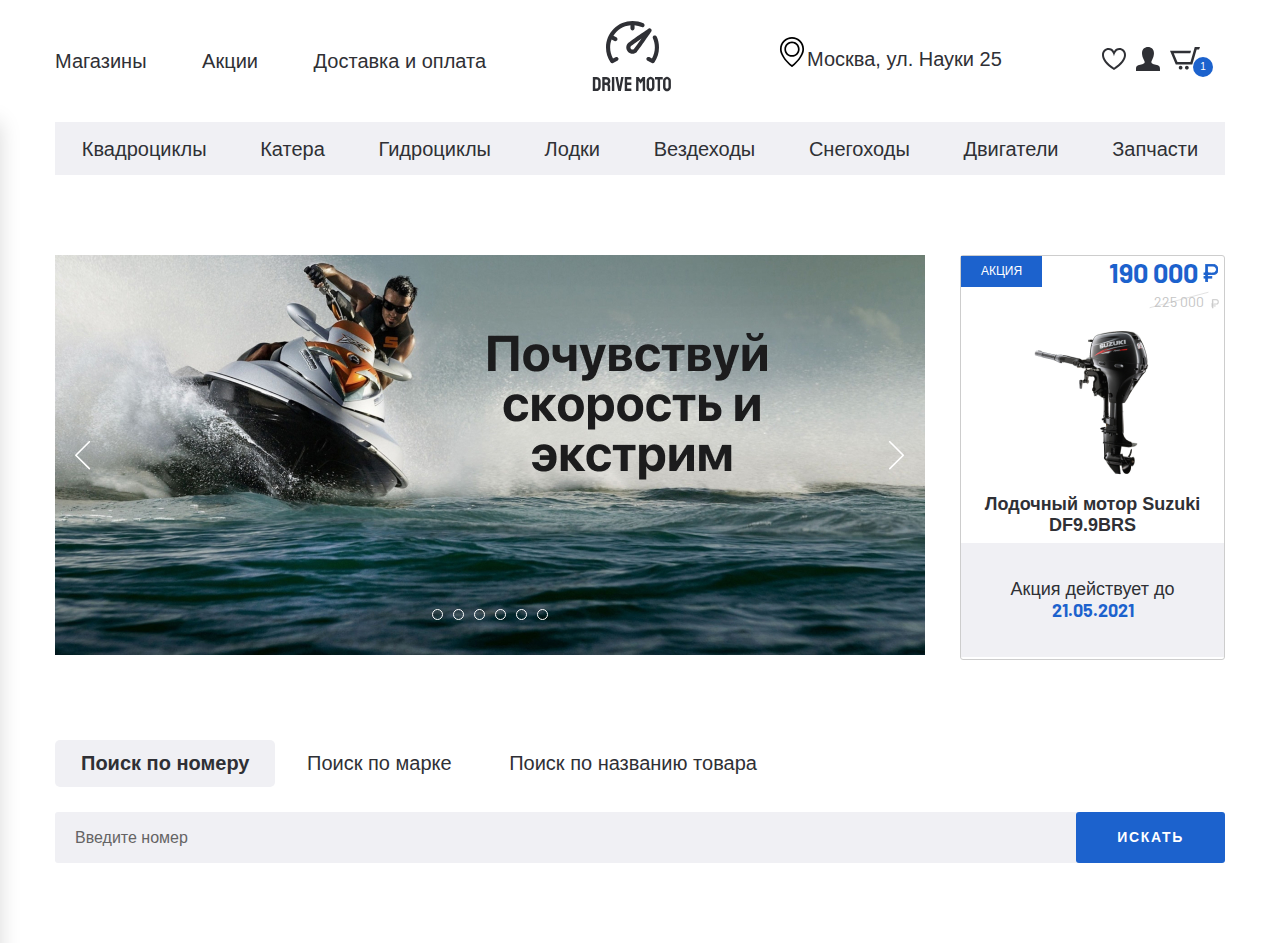
==== commit 8c63093b: "Adaptive layout search section completed" ====
--- a/index.html
+++ b/index.html
@@ -280,11 +280,12 @@
     </div>
 </section>
 
-<!--
+
 <div class="search page-section">
     <div class="container">
         <div class="search__inner">
-            <div class="search__tabs">
+            <div class="search__tabs tabs-wrapper">
+                <div class="mobile-overflow">
                 <a class="tab search__tabs-item tab--active" href="#tab-1">
                     Поиск по номеру
                 </a>
@@ -294,6 +295,7 @@
                 <a class="tab search__tabs-item" href="#tab-3">
                     Поиск по названию товара
                 </a>
+                </div>
             </div>
             <div class="search__content">
                 <div id="tab-1" class="tabs-content search__content-item tabs-content--active">
@@ -318,7 +320,7 @@
         </div>
     </div>
 </div>
-
+<!--
 <section class="categories page-section">
     <div class="container">
         <div class="categories__inner">
--- a/css/media.css
+++ b/css/media.css
@@ -71,6 +71,12 @@
         max-width: 100%;
         margin-bottom: 25px;
     }
+    .mobile-overflow {
+        width: 1000px;
+    }
+    .tabs-wrapper {
+        overflow-x: scroll;
+    }
 
 
 }
@@ -85,6 +91,26 @@
     .banner-section .container {
         padding: 0;
     }
+    .search__content-btn {
+        font-size: 0;
+        line-height: 0;
+        padding: 17px;
+        background-image: url("../images/search.svg");
+        width: 24px;
+        height: 24px;
+        background-color: transparent;
+        background-repeat: no-repeat;
+        position: absolute;
+        right: 8px;
+        top: 13px;
+    }
+    .search__content-input {
+        height: 50px;
+        padding-right: 50px;
+    }
+    .search__content-form {
+        position: relative;
+    }
 
 }
 
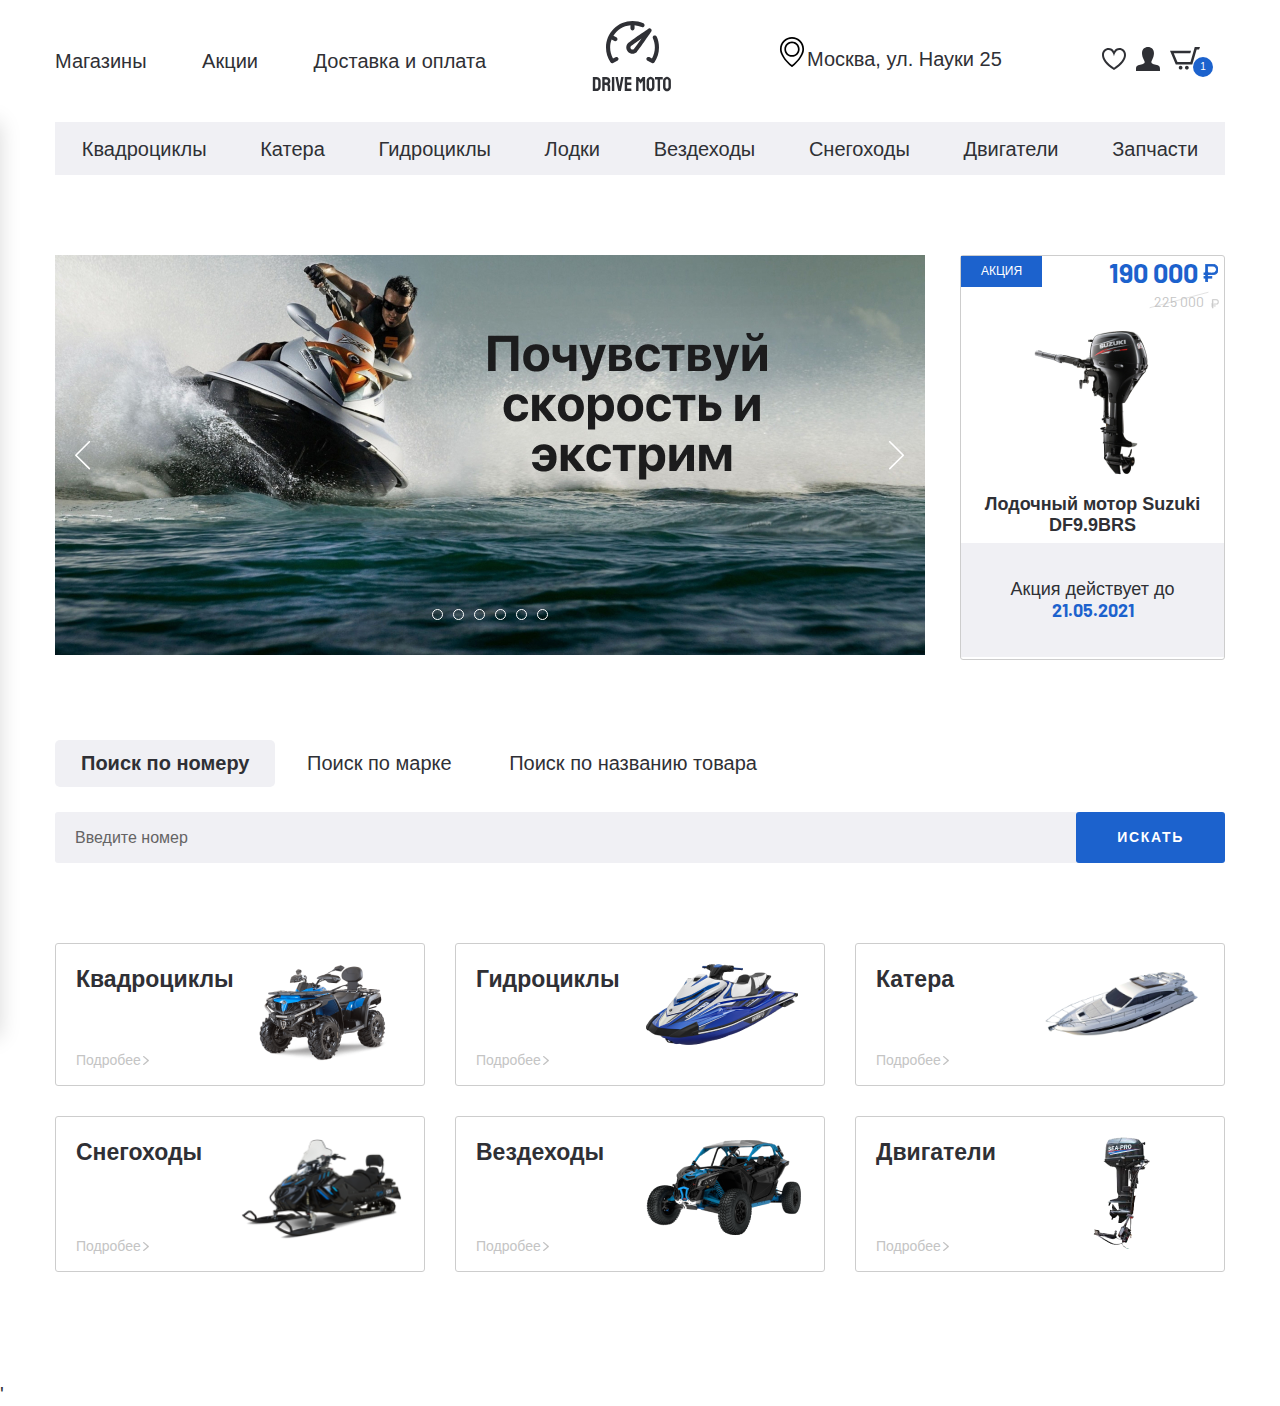
==== commit fd7120e8: "Adaptive layout categories section completed" ====
--- a/index.html
+++ b/index.html
@@ -320,7 +320,7 @@
         </div>
     </div>
 </div>
-<!--
+
 <section class="categories page-section">
     <div class="container">
         <div class="categories__inner">
@@ -381,7 +381,7 @@
         </div>
     </div>
 </section>'
-
+<!--
 <section class="products">
 <div class="container">
     <div class="products__inner">
--- a/css/media.css
+++ b/css/media.css
@@ -9,6 +9,9 @@
     }
     .banner-section__slider {
         max-width: 600px;
+    }
+    .categories__inner {
+        justify-content: space-around;
     }
 }
 
@@ -118,4 +121,7 @@
     .banner-section__slider-img {
         min-height: 164px;
     }
+    .categories__item {
+        padding: 20px 10px 16px;
+    }
 }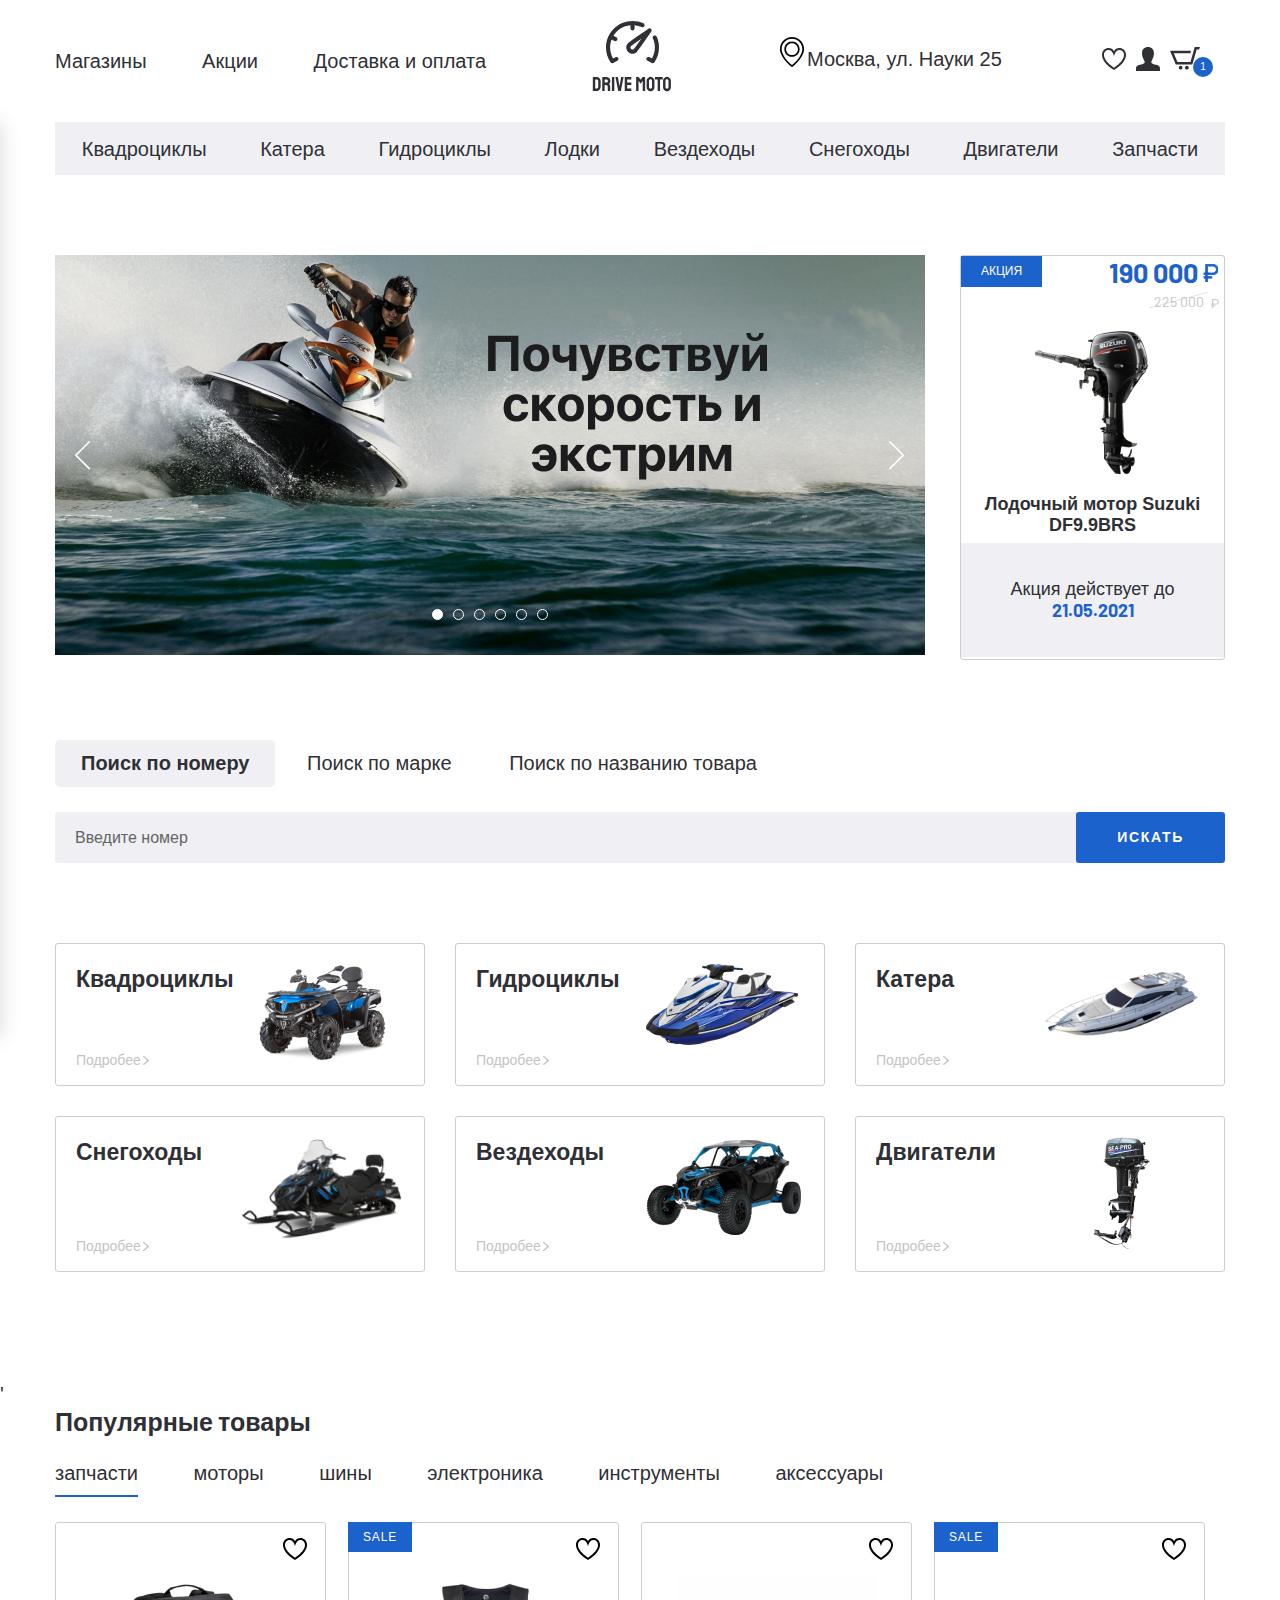
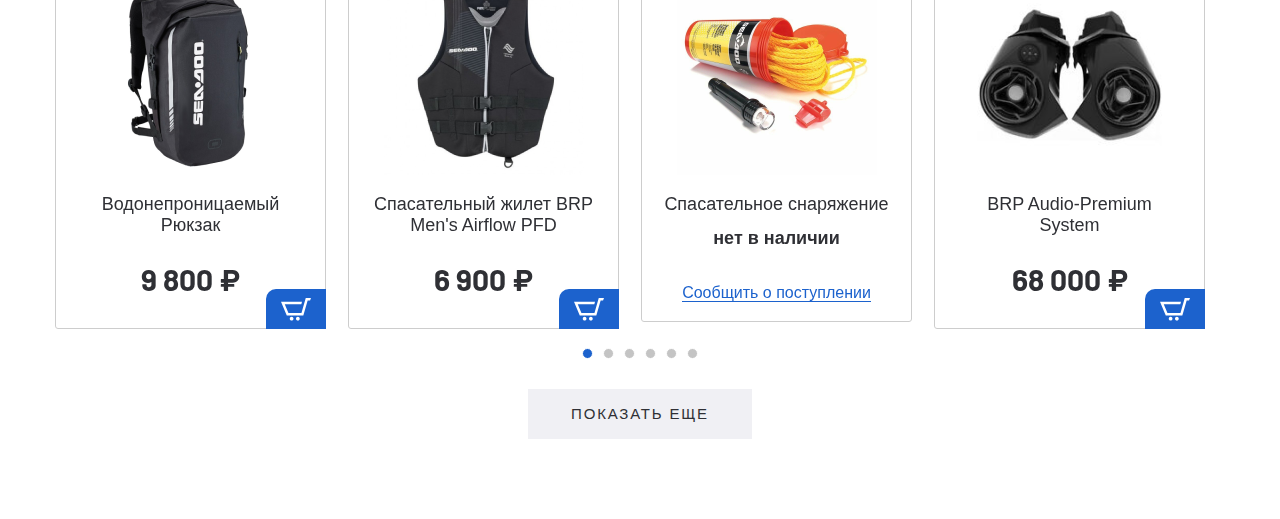
==== commit 06f1dce6: "Adaptive layout products section completed" ====
--- a/index.html
+++ b/index.html
@@ -381,13 +381,13 @@
         </div>
     </div>
 </section>'
-<!--
+
 <section class="products">
 <div class="container">
     <div class="products__inner">
         <h3 class="product__title">Популярные товары</h3>
         <div class="tabs-wrapper">
-            <div class="tabs products__tabs">
+            <div class="tabs products__tabs mobile-overflow">
                 <a class="tab products__tab tab--active" href="#product-tab-1">запчасти</a>
                 <a class="tab products__tab" href="#product-tab-2">моторы</a>
                 <a class="tab products__tab" href="#product-tab-3">шины</a>
@@ -395,6 +395,8 @@
                 <a class="tab products__tab" href="#product-tab-5">инструменты</a>
                 <a class="tab products__tab" href="#product-tab-6">аксессуары</a>
             </div>
+        </div>
+
             <div  class="tabs-container products__container">
                 <div id="product-tab-1" class="tabs-content products__content tabs-content--active">
                     <div class="product-slider">
@@ -673,7 +675,7 @@
                 <div id="product-tab-5" class="tabs-content products__content"></div>
                 <div id="product-tab-6" class="tabs-content products__content"></div>
             </div>
-        </div>
+
         <div class="product__more">
             <a class="product__more-link" href="#">Показать еще</a>
 
@@ -682,7 +684,7 @@
     </div>
 </div>
 </section>
-
+<!--
 <div class="banner">
     <div class="container">
         <a class="banner-link" href="#">
--- a/css/style.css
+++ b/css/style.css
@@ -250,6 +250,10 @@
     background-color: transparent;
 }
 
+.slick-dots .slick-active button {
+    background-color: #FFFFFF;
+}
+
 .slick-active li button {
     background-color: #fff;
 }
@@ -1603,3 +1607,15 @@
     border-radius: 3px;
     border: none;
 }
+
+.product-slider .slick-dots {
+    bottom: -30px;
+}
+
+.product-slider .slick-dots button {
+    background-color: #c4c4c4;
+}
+
+.product-slider .slick-dots .slick-active button {
+    background-color: #1C62CD;
+}--- a/css/media.css
+++ b/css/media.css
@@ -1,4 +1,11 @@
-@media (max-width: 1200px) {
+@media (max-width: 1300px) {
+    .product__more {
+        margin-top: 60px;
+    }
+}
+
+
+    @media (max-width: 1200px) {
     .banner-section__slider-img {
         min-height: 380px;
         max-width: 600px;
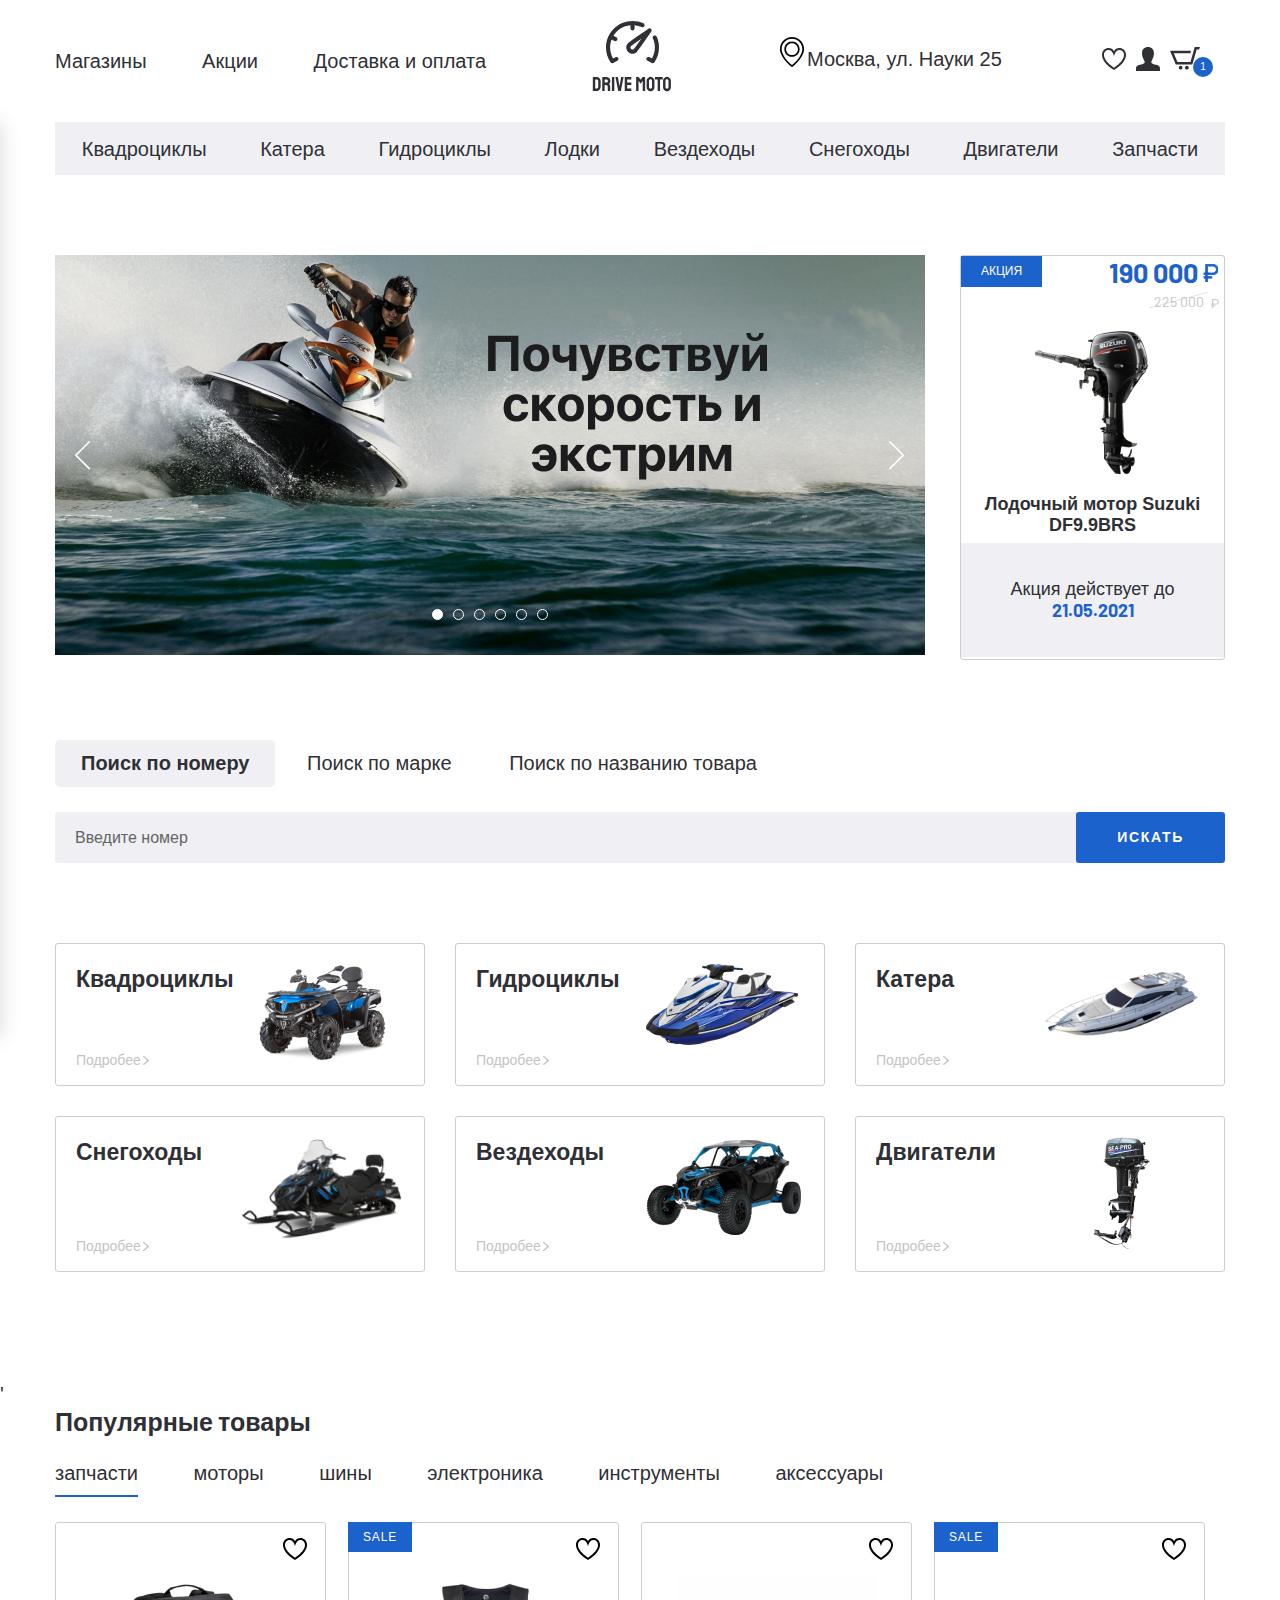
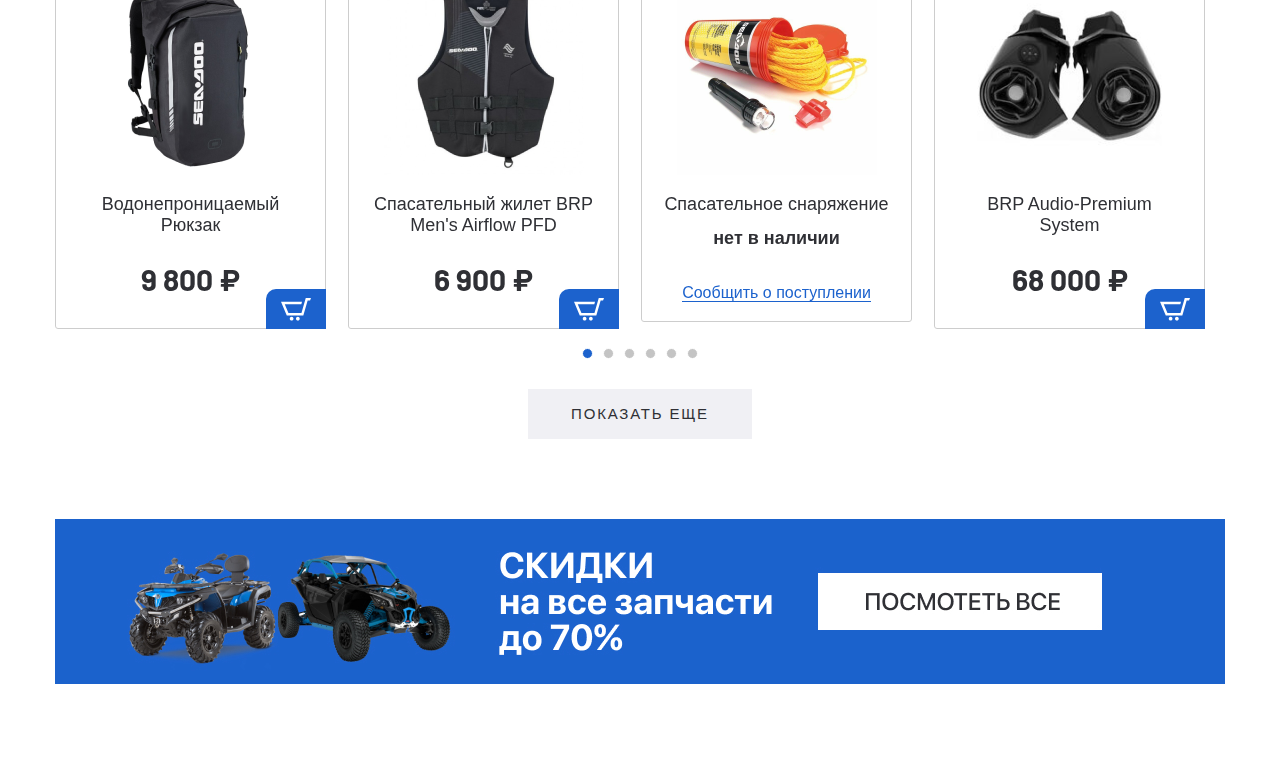
==== commit 391a6bb2: "Adaptive layout products banner completed" ====
--- a/index.html
+++ b/index.html
@@ -684,7 +684,7 @@
     </div>
 </div>
 </section>
-<!--
+
 <div class="banner">
     <div class="container">
         <a class="banner-link" href="#">
@@ -692,7 +692,7 @@
         </a>
     </div>
 </div>
-
+<!--
 <section class="products">
     <div class="container">
         <div class="products__inner">
--- a/css/media.css
+++ b/css/media.css
@@ -19,6 +19,9 @@
     }
     .categories__inner {
         justify-content: space-around;
+    }
+    .banner-link img {
+        width: 100%;
     }
 }
 
@@ -121,6 +124,10 @@
     .search__content-form {
         position: relative;
     }
+    .banner-link img {
+        min-height: 90px;
+        object-fit: contain;
+    }
 
 }
 
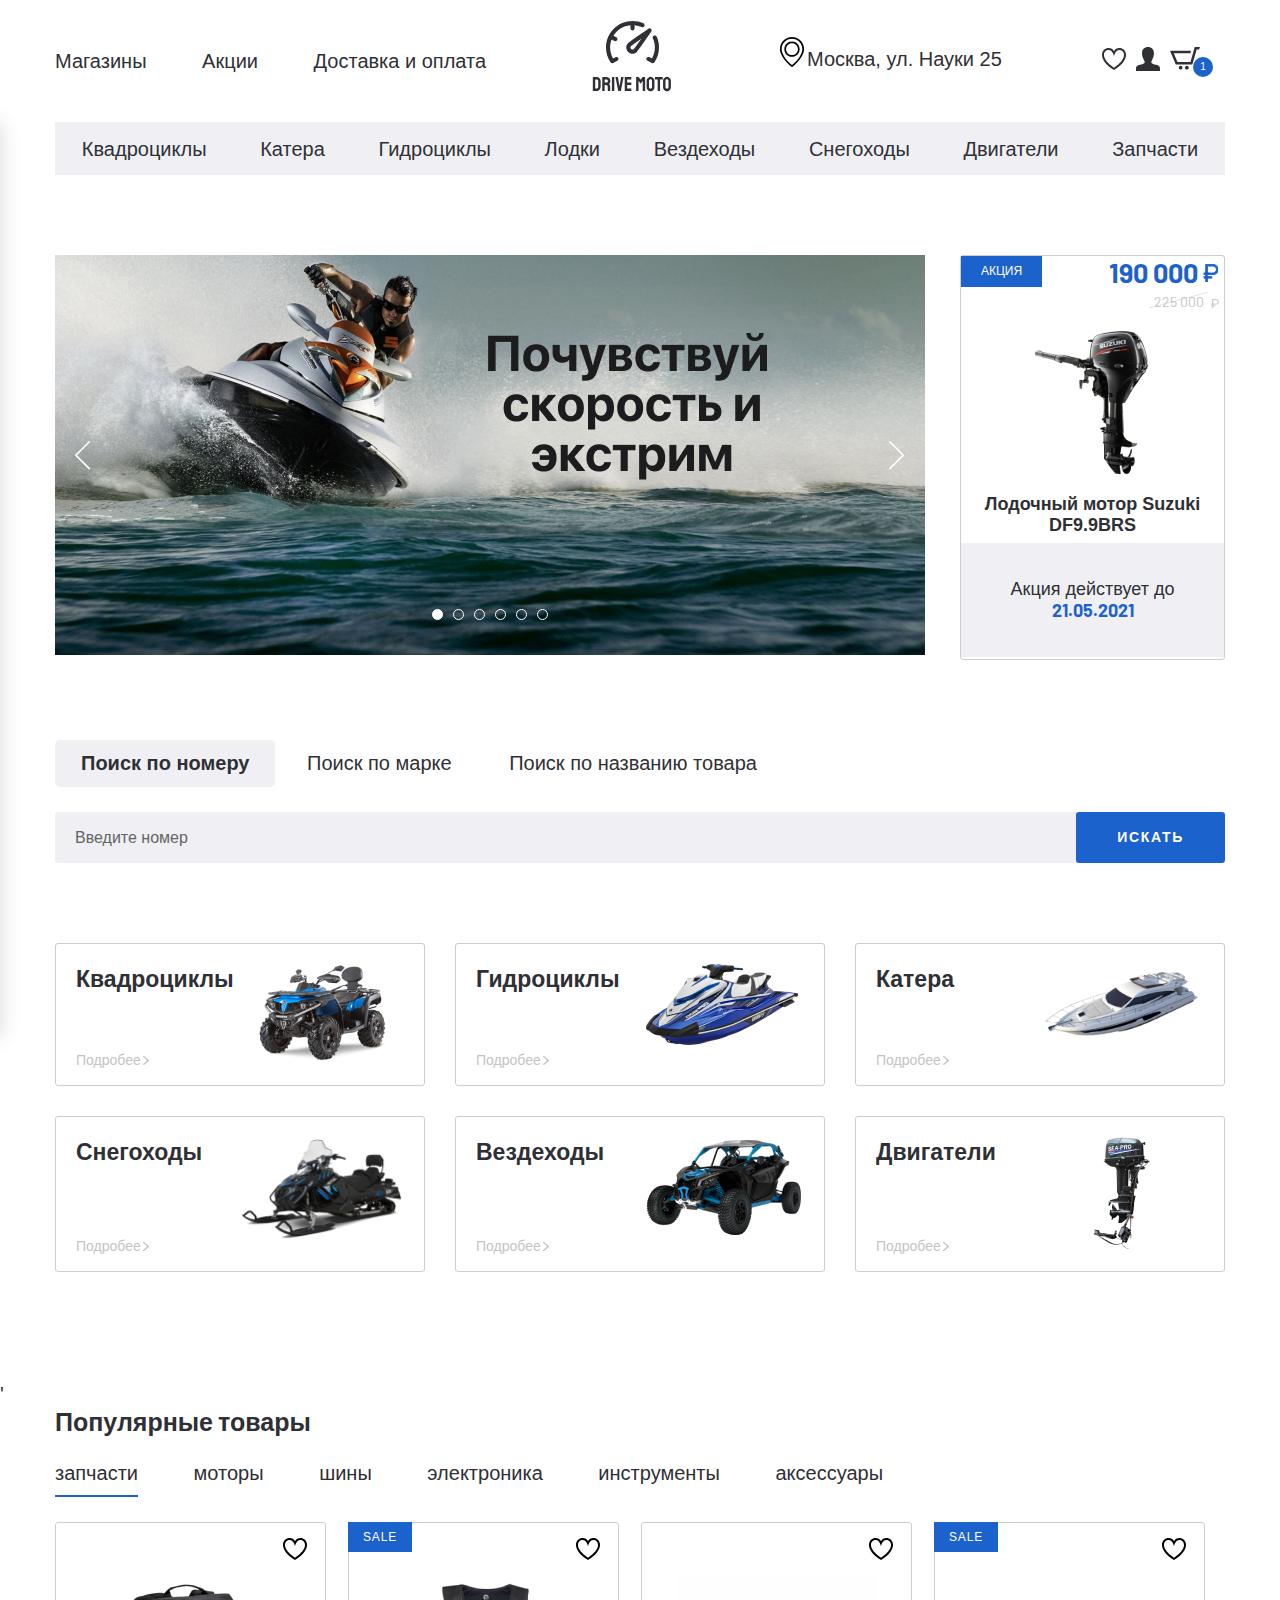
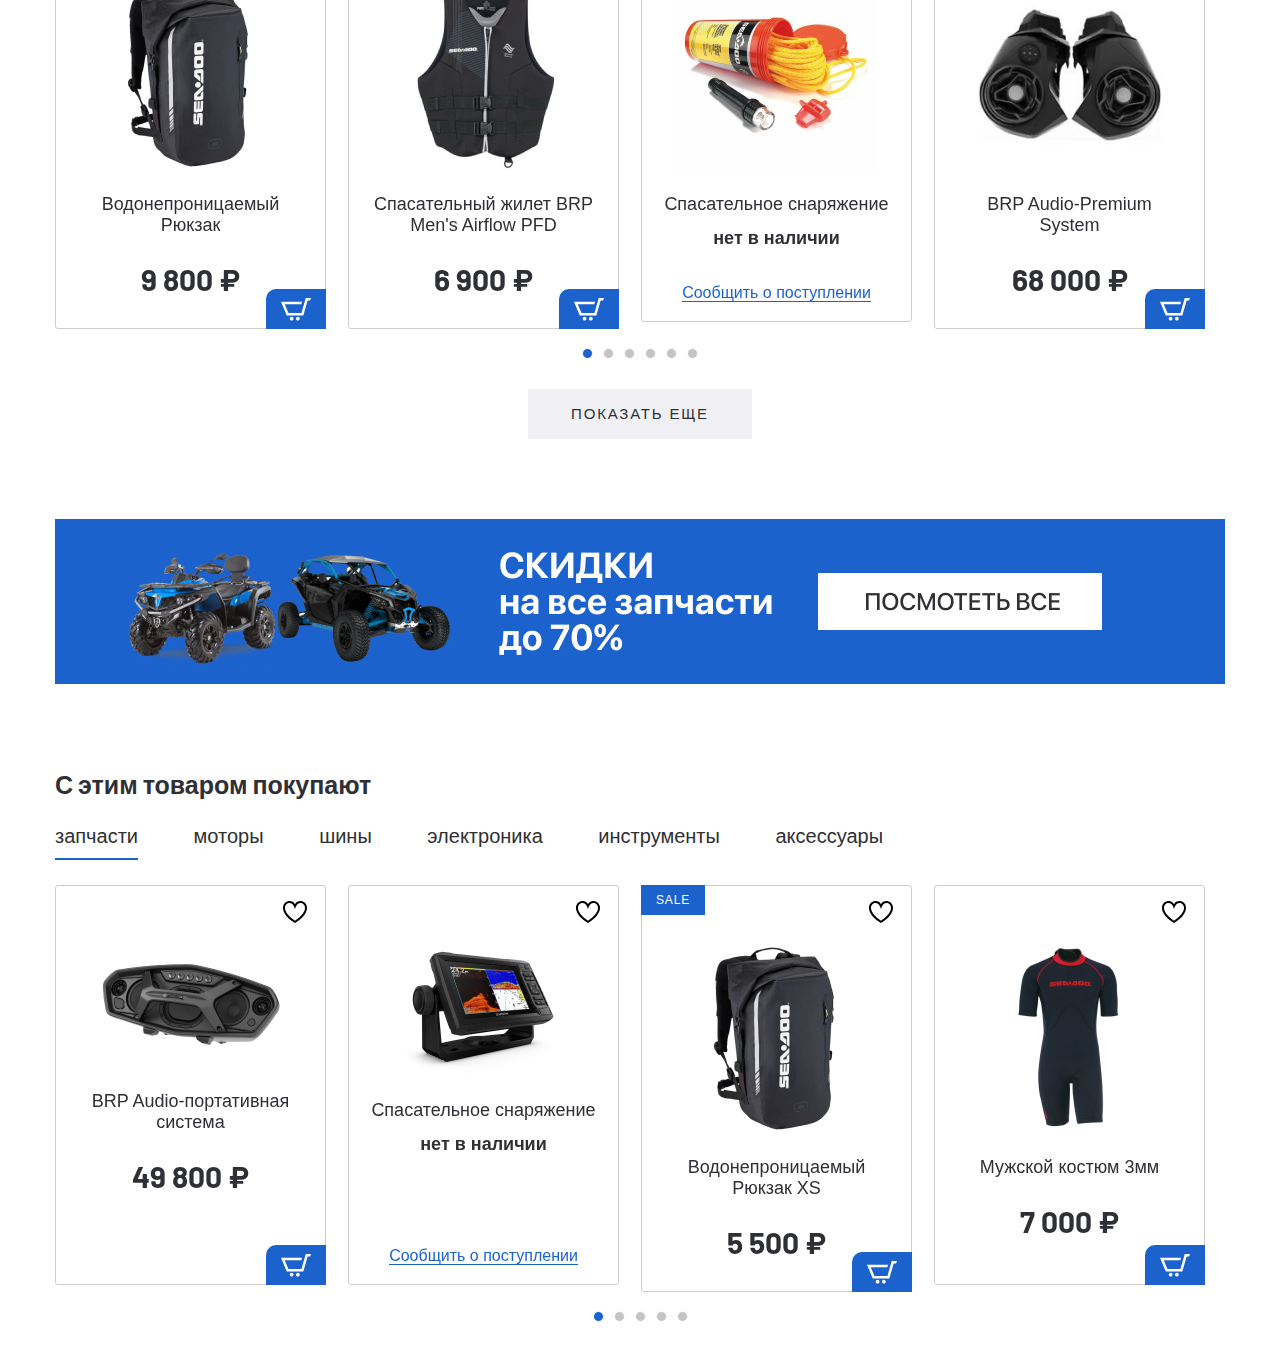
==== commit 706eb1bc: "Adaptive layout products bottom section completed" ====
--- a/index.html
+++ b/index.html
@@ -692,13 +692,13 @@
         </a>
     </div>
 </div>
-<!--
+
 <section class="products">
     <div class="container">
         <div class="products__inner">
             <h3 class="product__title">С этим товаром покупают</h3>
             <div class="tabs-wrapper">
-                <div class="tabs products__tabs">
+                <div class="tabs products__tabs mobile-overflow">
                     <a class="tab products__tab tab--active" href="#popular-tab-1">запчасти</a>
                     <a class="tab products__tab" href="#popular-tab-2">моторы</a>
                     <a class="tab products__tab" href="#popular-tab-3">шины</a>
@@ -706,6 +706,7 @@
                     <a class="tab products__tab" href="#popular-tab-5">инструменты</a>
                     <a class="tab products__tab" href="#popular-tab-6">аксессуары</a>
                 </div>
+            </div>
                 <div  class="tabs-container products__container">
                     <div id="popular-tab-1" class="tabs-content products__content tabs-content--active">
                         <div class="product-slider">
@@ -964,9 +965,9 @@
                 </div>
             </div>
         </div>
-    </div>
+
 </section>
-
+<!--
 <footer class="footer">
     <div class="container">
         <div class="footer__top">
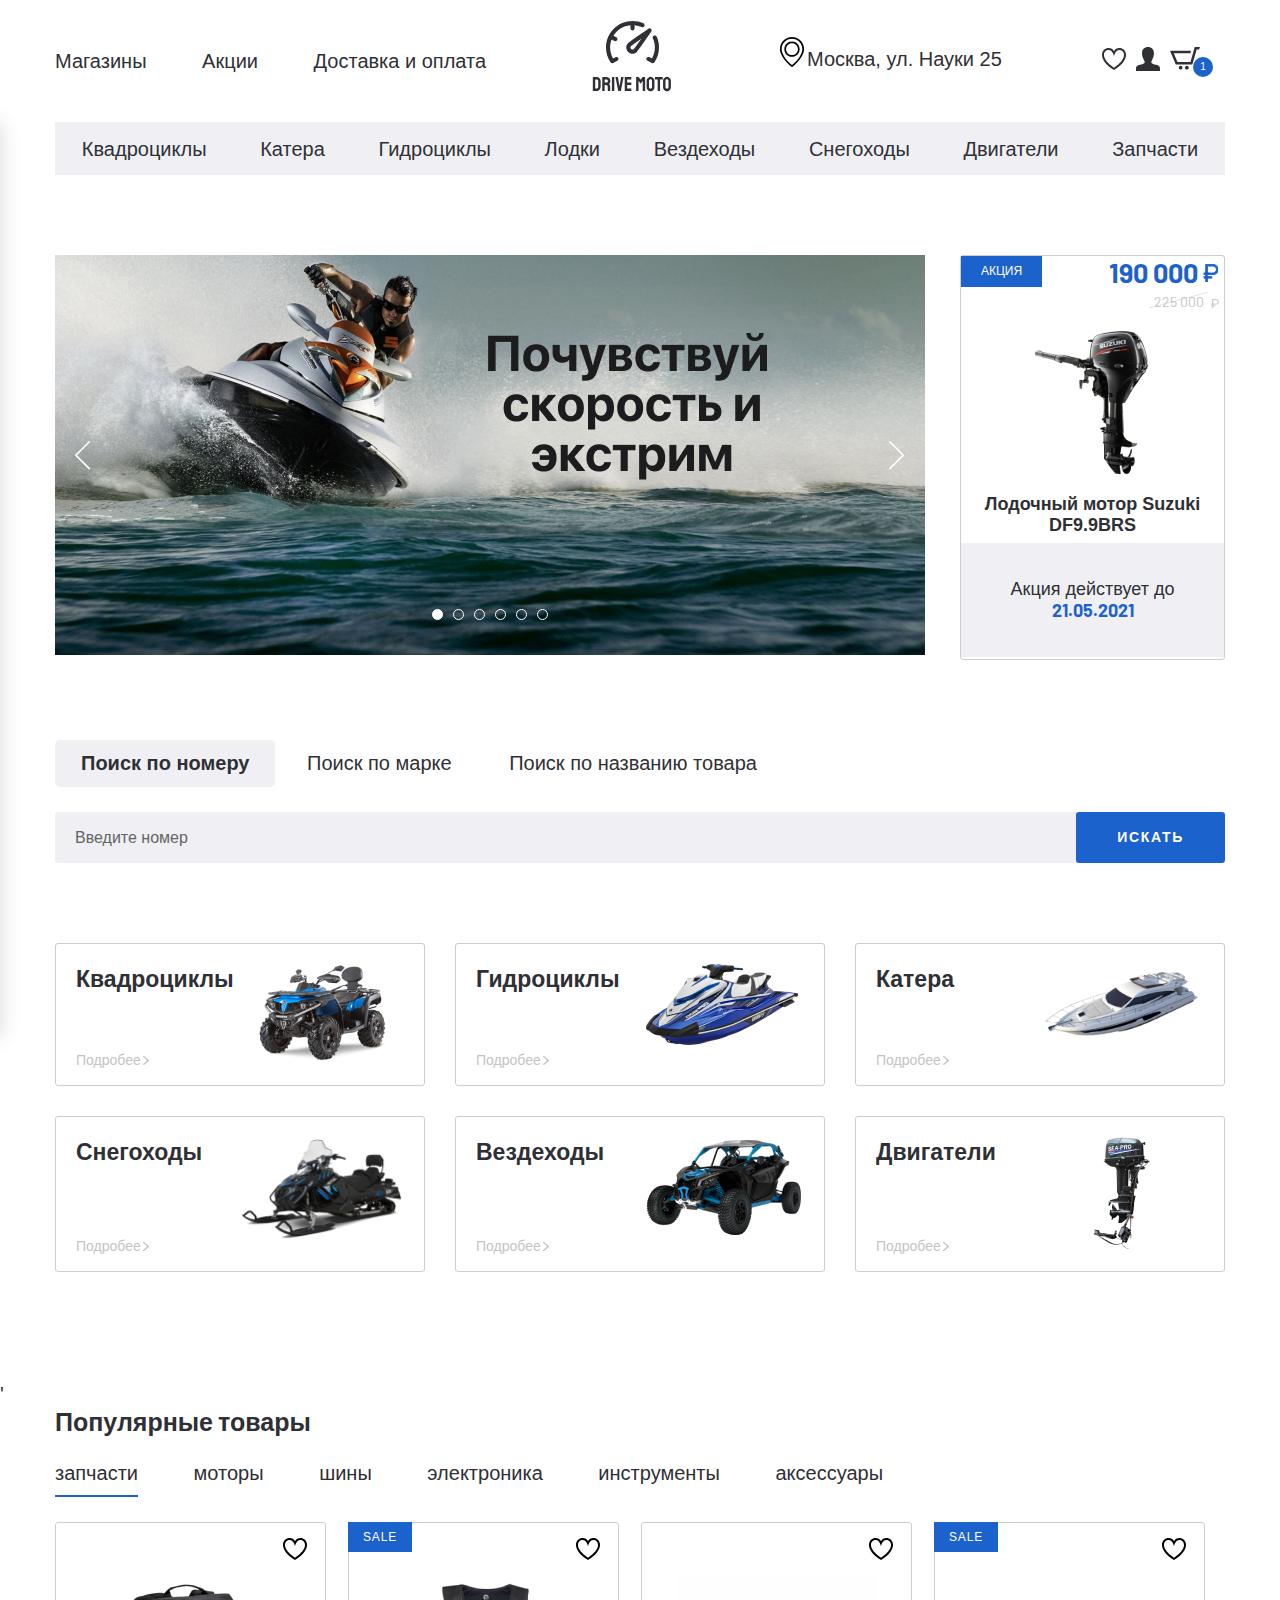
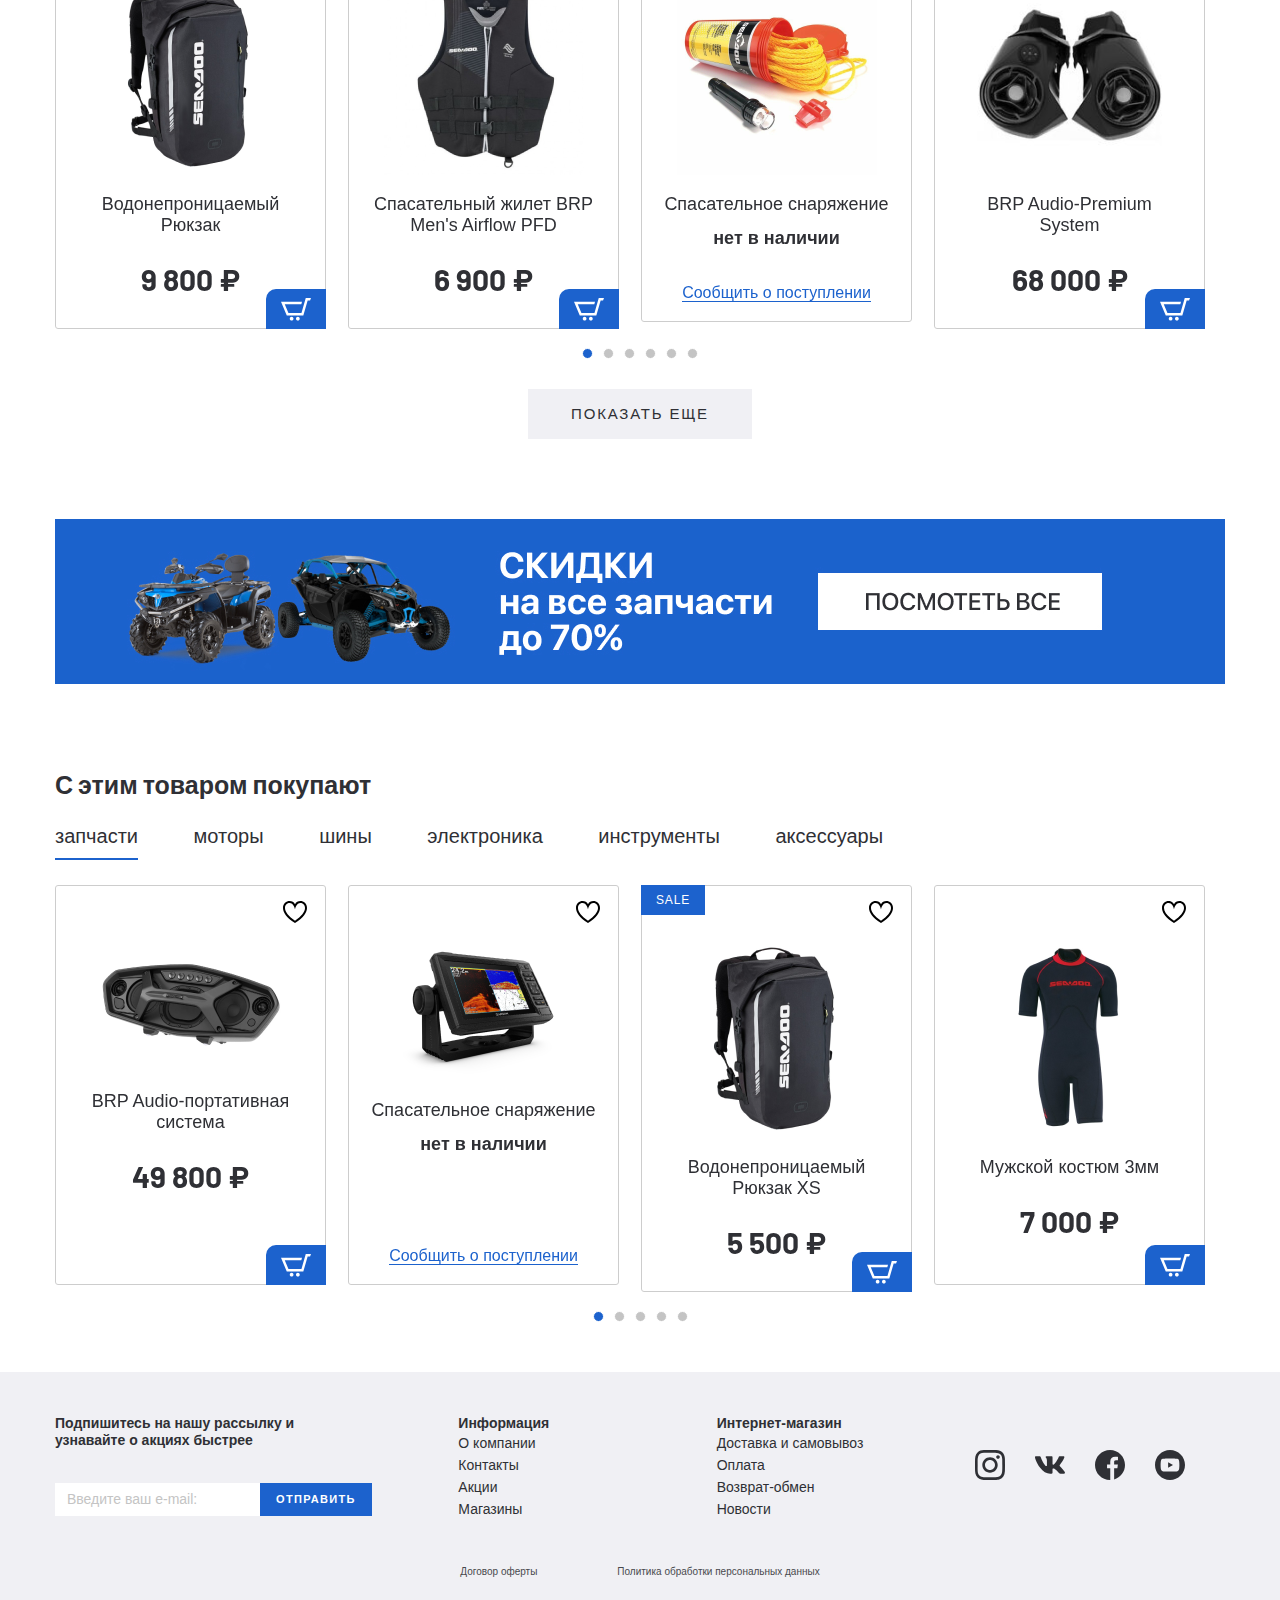
==== commit e8d80671: "Adaptive layout footer section completed" ====
--- a/index.html
+++ b/index.html
@@ -967,7 +967,7 @@
         </div>
 
 </section>
-<!--
+
 <footer class="footer">
     <div class="container">
         <div class="footer__top">
@@ -981,8 +981,8 @@
                         <button class="footer-form__btn" type="submit">Отправить</button>
                     </form>
                 </div>
-                <div class="footer__top-item">
-                    <h6 class="footer__top-title">
+                <div class="footer__top-item footer__top-itemdrop">
+                    <h6 class="footer__top-title footer__topdrop">
                         Информация
                     </h6>
                     <ul class="footer-list">
@@ -993,7 +993,7 @@
                     </ul>
                 </div>
                 <div class="footer__top-item">
-                    <h6 class="footer__top-title">
+                    <h6 class="footer__top-title footer__topdrop">
                         Интернет-магазин
                     </h6>
                     <ul class="footer-list">
@@ -1036,7 +1036,7 @@
         </div>
     </div>
 </footer>
--->
+
 
 <script src="https://ajax.googleapis.com/ajax/libs/jquery/3.4.1/jquery.min.js"></script>
 <script src="js/slick.min.js"></script>
--- a/css/media.css
+++ b/css/media.css
@@ -92,6 +92,16 @@
     }
 
 
+}
+
+@media (max-width: 940px) {
+    .footer__top-inner {
+        flex-wrap: wrap;
+        justify-content: space-around;
+    }
+    .footer__top-item {
+        margin-bottom: 25px;
+    }
 }
 
 @media (max-width: 640px) {
@@ -131,6 +141,66 @@
 
 }
 
+@media (max-width: 540px) {
+    .footer__top-item {
+        width: 100%;
+        border-bottom: 2px solid #F0F0F4;
+    }
+    .footer__bottom {
+        flex-direction: column;
+        align-items: start;
+
+    }
+    .footer__bottom-link {
+        margin: 12px 0;
+    }
+    .footer__top-inner {
+        justify-content: start;
+    }
+    .footer__top-social.footer__top-item {
+        width: 100%;
+        border-bottom: none;
+    }
+    .footer__top-newslatter.footer__top-item {
+        margin-right: auto;
+        margin-left: auto;
+        width: 290px;
+        text-align: center;
+    }
+    .social-list {
+        justify-content: center;
+    }
+    .footer-list {
+        display: none;
+    }
+    .footer__top-title.footer__topdrop {
+        font-weight: 500;
+        font-size: 14px;
+        line-height: 18px;
+        color: #7F7F7F;
+        padding: 15px 0;
+    }
+    .footer__top-itemdrop {
+        margin-bottom: 0;
+        border-top: 2px solid #F0F0F4;
+    }
+    .footer__topdrop {
+        position: relative;
+    }
+    .footer__topdrop::after {
+        content: "";
+        position: absolute;
+        background-image: url("../images/arrow-down.svg");
+        right: 0;
+        width: 12px;
+        height: 8px;
+        top: 21px;
+    }
+    .footer__topdrop--active::after {
+        transform: rotate(180deg);
+    }
+}
+
 @media (max-width: 440px) {
     .banner-section__slider-img {
         min-height: 164px;
